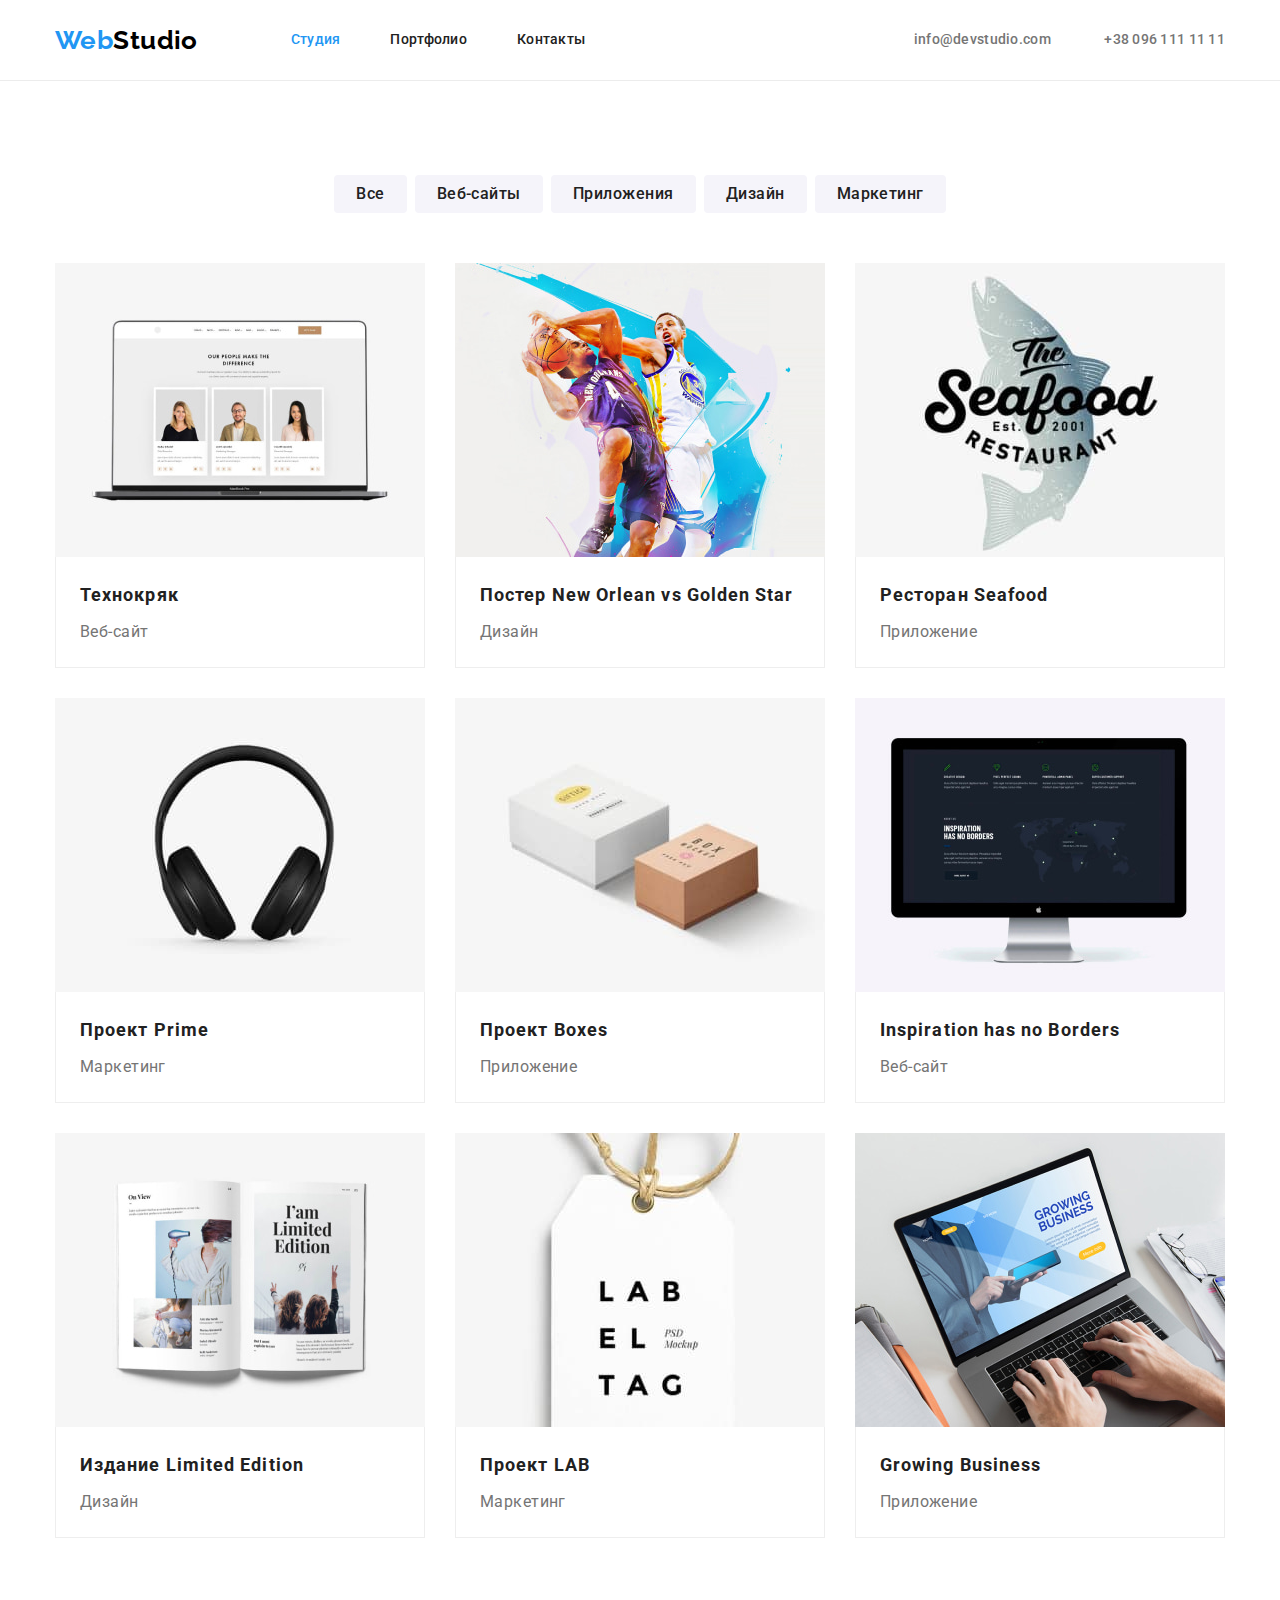
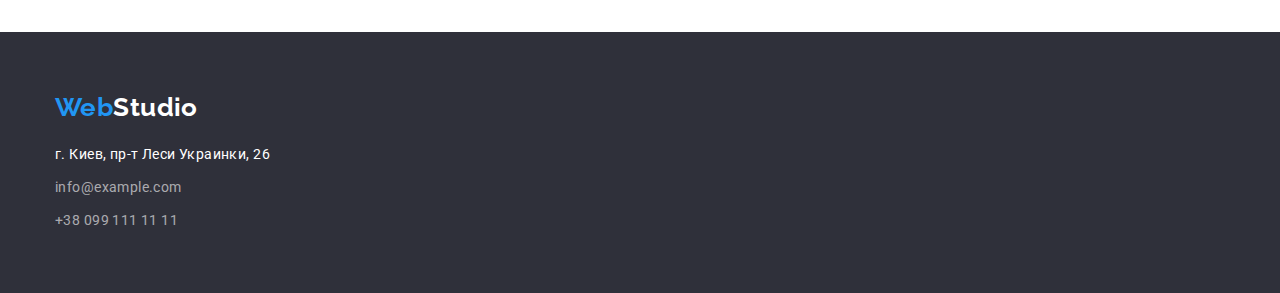
==== portfolio.html @ b6930001 "Initial commit" ====
<!DOCTYPE html>
<html lang="ru">
  <head>
    <meta charset="UTF-8" />
    <meta http-equiv="X-UA-Compatible" content="IE=edge" />
    <meta name="viewport" content="width=device-width, initial-scale=1.0" />
    <title>goit-markup-hw-03-yashchuk-yurii</title>

    <!-- modern-normalize -->
    <link
      rel="stylesheet"
      href="https://cdnjs.cloudflare.com/ajax/libs/modern-normalize/1.0.0/modern-normalize.min.css"
    />

    <!-- fonts-->
    <link rel="preconnect" href="https://fonts.googleapis.com" />
    <link rel="preconnect" href="https://fonts.gstatic.com" crossorigin />
    <link
      href="https://fonts.googleapis.com/css2?family=Raleway:wght@700&family=Roboto:wght@400;500;700;900&display=swap"
      rel="stylesheet"
    />

    <!-- CSS -->
    <link rel="stylesheet" href="./css/styles.css" />
  </head>

  <!-- body -->
  <body class="body">
    <!--header-->
    <header class="header">
      <div class="container header-container">
        <nav class="header-nav">
          <a class="header-logo" href="./index.html"
            >Web<span class="header-span">Studio</span></a
          >
          <ul class="header-list list">
            <li class="header-list-item">
              <a class="header-link current" href="./index.html">Студия</a>
            </li>
            <li class="header-list-item">
              <a class="header-link" href="./portfolio.html">Портфолио</a>
            </li>
            <li class="header-list-item">
              <a class="header-link" href="#Контакты">Контакты</a>
            </li>
          </ul>
        </nav>
        <div class="header-contacts">
          <a
            class="header-contacts-item header-contacts-email"
            href="mailto:info@devstudio.com"
            >info@devstudio.com</a
          >
          <a
            class="header-contacts-item header-contacts-tel"
            href="tel:+380961111111"
            >+38 096 111 11 11</a
          >
        </div>
      </div>
    </header>

    <!-- main -->
    <main>
      <section class="portfolio section">
        <div class="container">
          <!--filters-->
          <ul class="list portfolio-filters">
            <li class="portfolio-filters-item">
              <button class="filters-btn" type="button">Все</button>
            </li>
            <li class="portfolio-filters-item">
              <button class="filters-btn" type="button">Веб-сайты</button>
            </li>
            <li class="portfolio-filters-item">
              <button class="filters-btn" type="button">Приложения</button>
            </li>
            <li class="portfolio-filters-item">
              <button class="filters-btn" type="button">Дизайн</button>
            </li>
            <li class="portfolio-filters-item">
              <button class="filters-btn" type="button">Маркетинг</button>
            </li>
          </ul>

          <!-- portfolio -->
          <h1 class="portfolio-title">Портфолио</h1>
          <ul class="list portfolio-list card-set">
            <li class="portfolio-list-item card-set-item">
              <a class="portfolio-link link" href="">
                <img
                  class="portfolio-img"
                  src="./images/portfolio/img-1.jpg"
                  alt="Экран ноутбука с портретами людей"
                  width="370"
                  height="294"
                />
                <div class="portfolio-service">
                  <h2 class="portfolio-subtitle">Технокряк</h2>
                  <p class="portfolio-txt">Веб-сайт</p>
                </div>
              </a>
            </li>
            <li class="portfolio-list-item card-set-item">
              <a class="portfolio-link link" href="">
                <img
                  class="portfolio-img"
                  src="./images/portfolio/img-2.jpg"
                  alt="Два баскетболиста в борьбе за мяч"
                  width="370"
                  height="294"
                />
                <div class="portfolio-service">
                  <h2 class="portfolio-subtitle">
                    Постер New Orlean vs Golden Star
                  </h2>
                  <p class="portfolio-txt">Дизайн</p>
                </div>
              </a>
            </li>
            <li class="portfolio-list-item card-set-item">
              <a class="portfolio-link link" href="">
                <img
                  class="portfolio-img"
                  src="./images/portfolio/img-3.jpg"
                  alt="Логотип ресторана морепродуктов"
                  width="370"
                  height="294"
                />
                <div class="portfolio-service">
                  <h2 class="portfolio-subtitle">Ресторан Seafood</h2>
                  <p class="portfolio-txt">Приложение</p>
                </div>
              </a>
            </li>
            <li class="portfolio-list-item card-set-item">
              <a class="portfolio-link link" href="">
                <img
                  class="portfolio-img"
                  src="./images/portfolio/img-4.jpg"
                  alt="Наушники"
                  width="370"
                  height="294"
                />
                <div class="portfolio-service">
                  <h2 class="portfolio-subtitle">Проект Prime</h2>
                  <p class="portfolio-txt">Маркетинг</p>
                </div>
              </a>
            </li>
            <li class="portfolio-list-item card-set-item">
              <a class="portfolio-link link" href="">
                <img
                  class="portfolio-img"
                  src="./images/portfolio/img-5.jpg"
                  alt="Две коробки"
                  width="370"
                  height="294"
                />
                <div class="portfolio-service">
                  <h2 class="portfolio-subtitle">Проект Boxes</h2>
                  <p class="portfolio-txt">Приложение</p>
                </div>
              </a>
            </li>
            <li class="portfolio-list-item card-set-item">
              <a class="portfolio-link link" href="">
                <img
                  class="portfolio-img"
                  src="./images/portfolio/img-6.jpg"
                  alt="Экран монитора с картой мира"
                  width="370"
                  height="294"
                />
                <div class="portfolio-service">
                  <h2 class="portfolio-subtitle">Inspiration has no Borders</h2>
                  <p class="portfolio-txt">Веб-сайт</p>
                </div>
              </a>
            </li>
            <li class="portfolio-list-item card-set-item">
              <a class="portfolio-link link" href="">
                <img
                  class="portfolio-img"
                  src="./images/portfolio/img-7.jpg"
                  alt="Раскрытый журнал с цветными картинками"
                  width="370"
                  height="294"
                />
                <div class="portfolio-service">
                  <h2 class="portfolio-subtitle">Издание Limited Edition</h2>
                  <p class="portfolio-txt">Дизайн</p>
                </div>
              </a>
            </li>
            <li class="portfolio-list-item card-set-item">
              <a class="portfolio-link link" href="">
                <img
                  class="portfolio-img"
                  src="./images/portfolio/img-8.jpg"
                  alt="Карточка с названием проекта"
                  width="370"
                  height="294"
                />
                <div class="portfolio-service">
                  <h2 class="portfolio-subtitle">Проект LAB</h2>
                  <p class="portfolio-txt">Маркетинг</p>
                </div>
              </a>
            </li>
            <li class="portfolio-list-item card-set-item">
              <a class="portfolio-link link" href="">
                <img
                  class="portfolio-img"
                  src="./images/portfolio/img-9.jpg"
                  alt="Ноутбук и руки на клавиатуре"
                  width="370"
                  height="294"
                />
                <div class="portfolio-service">
                  <h2 class="portfolio-subtitle">Growing Business</h2>
                  <p class="portfolio-txt">Приложение</p>
                </div>
              </a>
            </li>
          </ul>
        </div>
      </section>
    </main>

    <!--footer-->
    <footer class="footer">
      <div class="container">
        <a class="footer-logo" href="#"
          >Web<span class="footer-span">Studio</span></a
        >
        <address class="address">
          <ul class="address-list">
            <li class="address-list-items">
              <a
                class="address-items address-link"
                href="https://goo.gl/maps/NhLZnFFBdDEXiQXY7"
                >г. Киев, пр-т Леси Украинки, 26</a
              >
            </li>
            <li class="address-list-items">
              <a
                class="address-items address-email"
                href="mailto:info@example.com"
                >info@example.com</a
              >
            </li>
            <li class="address-list-items">
              <a class="address-items address-tel" href="tel:+380991111111"
                >+38 099 111 11 11</a
              >
            </li>
          </ul>
        </address>
      </div>
    </footer>
  </body>
</html>
---- css/styles.css ----
/* bg cl
    - main ##FFFFFF
    - second #2F303A #E5E5E5 #F5F4FA */

/* txt cl 
    - main  #757575
    - second add #212121 #FFFFFF rgba(255, 255, 255, 0.6) #000000
    - accent  #2196F3 */

:root {
    /* fonts */
    --main-font: "Roboto";
    --second-font: "Raleway"; 

    /* txt cl */
    --main-cl: #757575;
    --second-cl: #212121;
    --add_white_cl: #FFFFFF;
    --add_black_cl: #000000;
    --add_rgba_cl: rgba(255, 255, 255, 0.6);
    --accent-cl: #2196F3;

    /* bg-cl */
    --main-bg-cl: #FFFFFF;
    --second-bg-cl: #2F303A;
    --add-bg-cl: #E5E5E5;
    --rare-bg-cl: #F5F4FA;
    --accent-bg-cl: #2196F3;
    --border-card-cl: #EEEEEE;
    --border-header-cl: #ECECEC;
    
    /* others */
    --items: 3;
    --indent: 40px;
}

/* body */
.body {
    background: var(-main-bg-cl);
    color: var(--main-cl);
    font-family: var(--main-font), sans-serif;
    font-weight: 400;
    font-size: 14px;
    line-height: 1.71;
    letter-spacing: 0.03em;
    font-style: normal;
}

/* common styles start */

.list {
    text-decoration: none;
    list-style: none;
    margin-top: 0;
    margin-bottom: 0;
    padding-left: 0;
}

/* GRID FLEXBOX */
.card-set {
    display: flex;
    flex-wrap: wrap;
    margin: calc(-1 * var(--indent) / 2);
}

.card-set-item {
    flex-basis: calc((100% - (var(--indent)) * var(--items)) / var(--items));
    margin: calc(var(--indent) / 2);
}


/* HEADER TXT CL */

/* header-nav txt cl */
.header-nav .header-link.current {
color: var(--accent-cl);
}

 /* logo txt cl */

 .header-logo {
    font-family: var(--second-font);
    font-weight: 700;
    font-size: 26px;
    line-height: 1.19;
    color: var(--accent-cl);
    text-decoration: none;
    list-style: none;
    margin-right: 93px;
}
  
.header-span { 
    color: var(--add_black_cl);
}
        
.footer-span {
    color: var(--add_white_cl);
}

.header-link {
color: var(--second-cl);
    font-weight: 500;
    line-height: 1.14;
    letter-spacing: 0.02em;
    text-decoration: none;
    list-style: none;
}

.header-link:hover,
.header-link:focus {
    color: var(--accent-cl); 
}

/* header-contacts txt cl */
.header-contacts a {
    color: var(--main-cl); 
    font-weight: 500;
    line-height: 1.14px;
    letter-spacing: 0.02em;
    text-decoration: none;
    list-style: none;
}

.header-contacts a:hover,
.header-contacts a:focus {
color: var(--accent-cl);
}

/* MAIN TXT CL */
/* hero txt cl */

.hero { 
    background: var(--second-bg-cl);
}

.hero-title {
    color: var(--add_white_cl);
    font-weight: 900;
    font-size: 44px;
    line-height: 1.36;
    letter-spacing: 0.06em;
    text-transform: uppercase;
}

.hero-btn {
    background: var(--accent-bg-cl);
    color: var(--add_white_cl);
    box-shadow: 0px 4px 4px rgba(0, 0, 0, 0.15);
    font-weight: 700;
    font-size: 16px;
    line-height: 1.87;
    letter-spacing: 0.06em;
    cursor: pointer;
}

.hero-btn:hover,
.hero-btn:focus {
    background: var(--rare-bg-cl);
    color: var(--second-cl);
}

/* features txt cl*/

/* h2 hidden */
.features-title {
    position: absolute;
    width: 1px;
    height: 1px;
    margin: -1px;
    border: 0;
    padding: 0;
    white-space: nowrap;
    clip-path: inset(100%);
    clip: rect(0 0 0 0);
    overflow: hidden;
}

.features-subtitle {
    font-weight: 700;
    font-size: 14px;
    line-height: 1.14;
    text-transform: uppercase;
    color: var(--second-cl);
}   
.features-txt {
    color: var(--main-cl);
    line-height: 1.71;
    letter-spacing: 0.03em;
}

/* service txt cl*/
.service-title {
    font-weight: 700;
    font-size: 36px;
    line-height: 1.17;
    color: var(--second-cl);
    margin-top: 0;
    margin-bottom: 50px;
}

/* team */
.team {
    background: var(--rare-bg-cl) ;
}

.team-title {
    font-weight: 700;
    font-size: 36px;
    line-height: 1.17;
    color: var(--second-cl);
    margin-top: 0;
    margin-bottom: 0;
}

.team-subtitle {
    font-weight: 500;
    font-size: 16px;
    line-height: 1.19;
    color: var(--second-cl);
}

.team-txt {
    font-size: 16px;
    line-height: 1.19;
    color: var(--main-cl);
    margin-top: 0;
    margin-bottom: 0;
}

/* footer txt cl*/
.footer-logo {
    font-family: var(--second-font);
    font-weight: 700;
    font-size: 26px;
    line-height: 1.19;
    color: var(--accent-cl);
    text-decoration: none;
    list-style: none;
}

.address-items {
    text-decoration: none;
    list-style: none;
    font-style: normal;
    margin-top: 0;
    margin-bottom: 0;
}

.address .address-link {
    color: var(--add_white_cl);
}

.address .address-email, 
.address .address-tel {
    color: var(--add_rgba_cl);
    }

    .footer {  
    background: var(--second-bg-cl);
}

/* PORTFOLIO TXT CL*/

.filters-btn {
    font-weight: 500;
    font-size: 16px;
    line-height: 1.62;
    text-align: center;
    letter-spacing: 0.03em;
    color: var(--second-cl);
    background: var(--rare-bg-cl);
    border-radius: 4px;
    cursor: pointer;
    padding: 6px 22px;
    display: inline-block;
}

.filters-btn:hover,
.filters-btn:focus {
    background: var(--accent-bg-cl);
    color: var(--add_white_cl);
}

.portfolio-title {
    position: absolute;
    width: 1px;
    height: 1px;
    margin: -1px;
    border: 0;
    padding: 0;
    white-space: nowrap;
    clip-path: inset(100%);
    clip: rect(0 0 0 0);
    overflow: hidden;
}

/* fixed 8 margin-bottom in cards of portfolio */
.portfolio-subtitle {
    font-weight: 700;
    font-size: 18px;
    line-height: 2.00;
    letter-spacing: 0.06em;
    color: var(--second-cl);
    font-style: normal;
    margin-bottom: 4px;
}

.portfolio-txt {
    font-size: 16px;
    line-height: 1.88;
    color:var(--main-cl);
    margin-top: 0;
    margin-bottom: 0;
}

/* FLEXBOX */
/* OUTLINE AND BG */
/* outline for all section 
.hero,
.features,
.service,
.team,
.footer,
.portfolio {
    outline: 2px solid tomato;
}*/

/* outline for all containers 
.container {
outline: 2px solid rgb(19, 201, 31);
}*/

/* pictures */
img {
    display: block;
    max-width: 100%;
    height: auto;
}

/* Reset some styles */
h1,
h2,
h3,
p,
ul {
    margin: 0;
    padding: 0;
}

/* CONTAINER */
.container {
    width: 1200px;
    padding-left: 15px;
    padding-right: 15px;
    margin-left: auto;
    margin-right: auto;
}

/* SECTIONS */
.section {
    padding-top: 94px;
    padding-bottom: 94px;
}

/* INDEX FLEXBOX */
/* header flexbox */

.list {
    display: flex;
}

.header-container {
    display: flex;
    align-items: center;
}

.header-nav {
    display: flex;
    align-items: center;
}

.header-list-item:not(:last-child) {
    margin-right: 50px;
}

/* fixed 9 padding from header-list-item to header-link*/
.header-link {
    display: block;
    padding-top: 32px;
    padding-bottom: 32px;
}
.header-contacts-item {
    padding-top: 32px;
    padding-bottom: 32px;
}

.header-contacts {
    margin-left: auto;
}

.header-contacts-tel {
    margin-left: 50px;
}

.header {
    border-bottom: 1px solid var(--border-header-cl);
}


/* hero flexbox */

.hero {
    text-align: center;
    padding-top: 200px;
    padding-bottom: 200px;
}

.hero-title {
    margin-top: 0;
    margin-bottom: 30px;
    width: 696px;
    margin-left: auto;
    margin-right: auto;
    text-align: center;
}

.hero-btn {
    padding: 10px 32px;
    display: inline-block;
    border-radius: 4px;
    min-width: 200px;
    text-align: center;
    border: none;
}

/* features flexbox */

.features-container {
    display: flex;
}

.features-subtitle {
    margin-bottom: 10px;
}

.features-list-item:not(:last-child) {
    margin-right: 30px;
}

.features-list-item {
    flex-basis: 270px;
}

/* service flexbox */

.service {
    padding-top: 0;
}

.cervice-list-container {
    display: flex;
}

.service-title {
    display: flex;
    justify-content: center;
}

.cervice-list-items:not(:last-child) {
    margin-right: 30px;
}

/* team flexbox*/
.team-title {
    display: flex;
    justify-content: center;
    margin-bottom: 50px;
}

.team-list {
    --items: 4;
    --indent: 30px;
}

.team-img {
    margin-bottom: 30px;
}
.team-subtitle {
    display: flex;
    margin-bottom: 10px;
    justify-content: center;
}

/* fixed 6 padding to margin */
.team-txt {
    display: flex;
    margin-bottom: 30px;
    justify-content: center;
}

.team-list-item {
    background: var(--main-bg-cl);
    box-shadow: 0px 1px 3px rgba(0, 0, 0, 0.12), 0px 1px 1px rgba(0, 0, 0, 0.14), 0px 2px 1px rgba(0, 0, 0, 0.2);
    border-radius: 0px 0px 4px 4px;
}

/* footer flexbox*/
/* fixed 2 padding-top from logo to footer */
/* fixed 3 padding-bottom from address to footer */
.footer {
    padding-top: 60px;
    padding-bottom: 60px;
}

.footer-logo {
    display: inline-block;
    margin-bottom: 20px;
}

.address-list {
    display: inline-block;
}

/* fixed 7 margin-bottom in address */
.address-list-items:not(:last-child) {
    margin-bottom: 9px;
}

/* fixed 10 changed list-style in address */
.address-list-items {
    list-style: none;
}

/* PORTFOLIO FLEXBOX */

/* filters flexbox */
/* fixed 4 margin-bottom from portfolio-filters-item to portfolio-filters */

.portfolio-filters {
    justify-content: center;
    margin-bottom: 50px;
}

.portfolio-filters-item:not(:last-child) {
    margin-right: 8px;
}

.filters-btn {
    border: none;
}

/* portfolio flexbox */

.portfolio-list {
        --items: 3;
        --indent: 30px;
    }

/* fixed 5 made changes to cards of portfolio */
.portfolio-service {
    padding: 20px 24px;
    border-left: 1px solid var(--border-card-cl);
    border-right: 1px solid var(--border-card-cl);
    border-bottom: 1px solid var(--border-card-cl);
}

.portfolio-link {
    text-decoration: none;
}
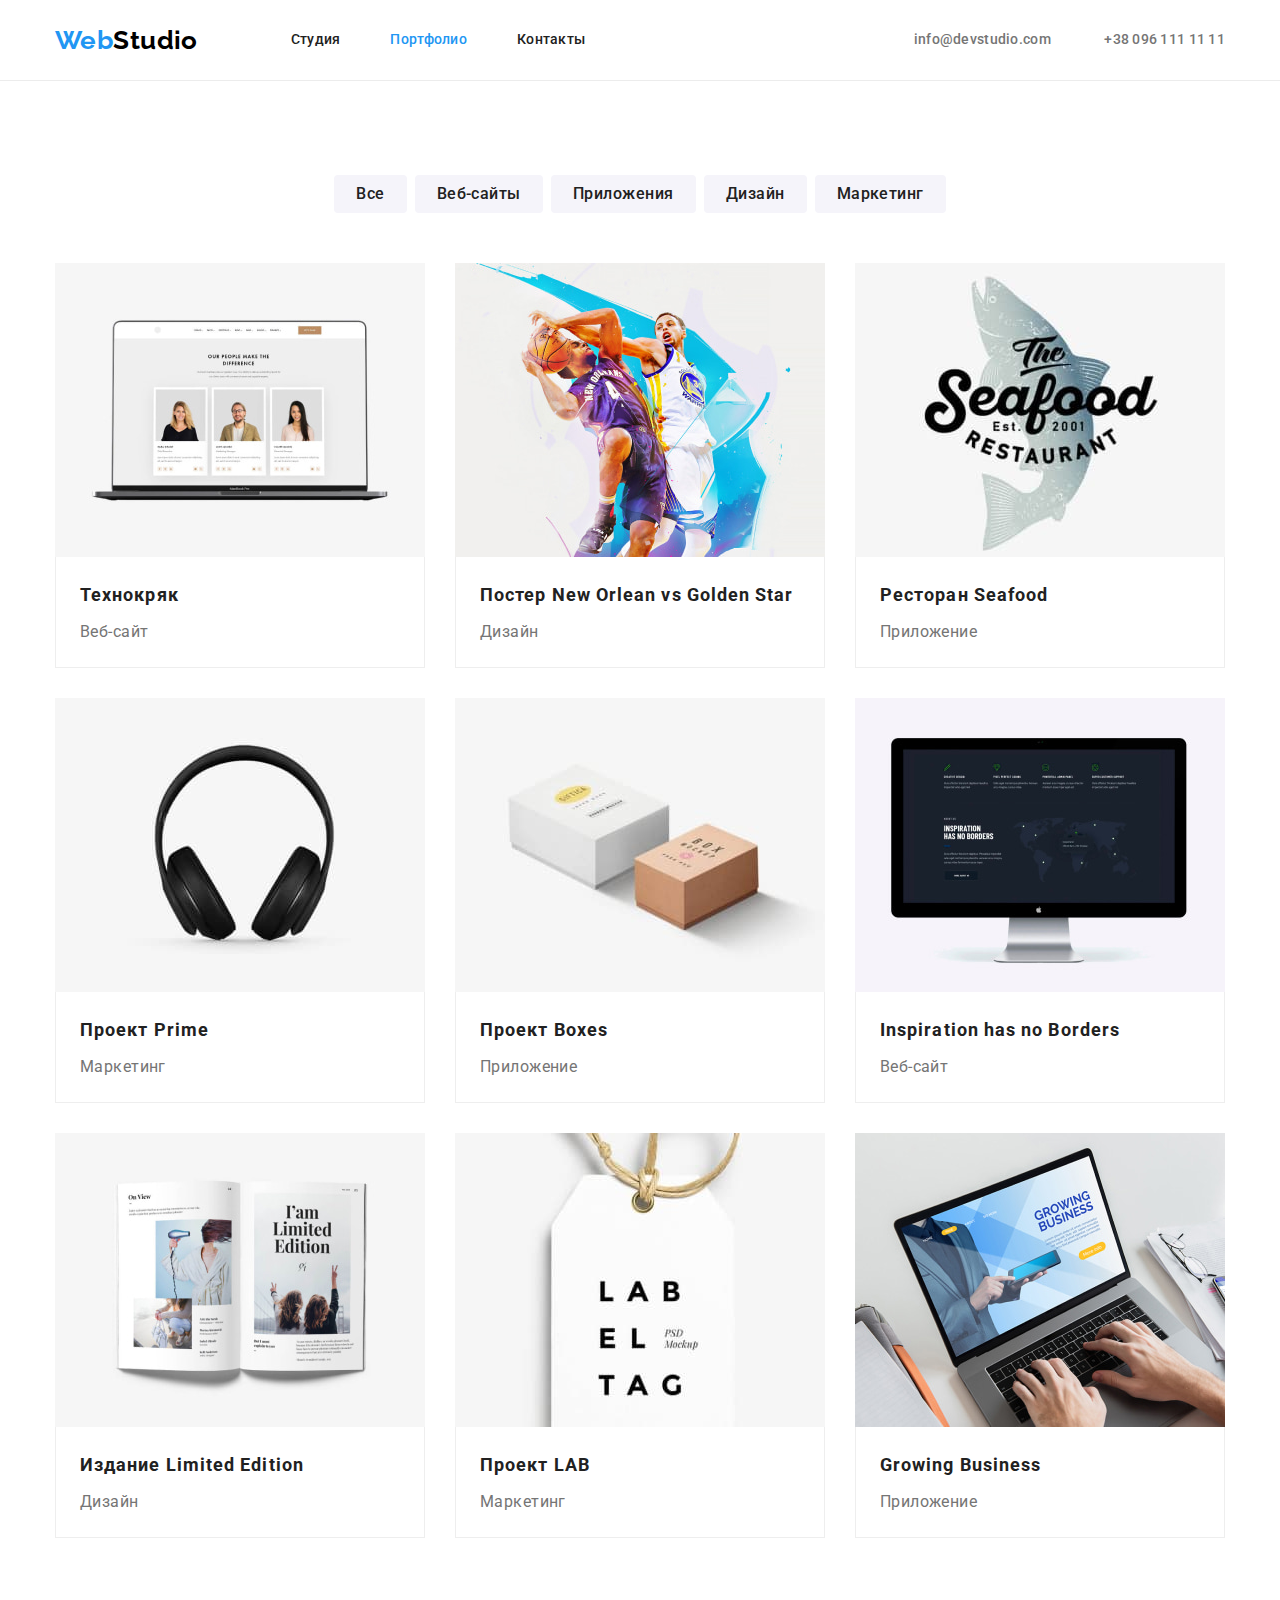
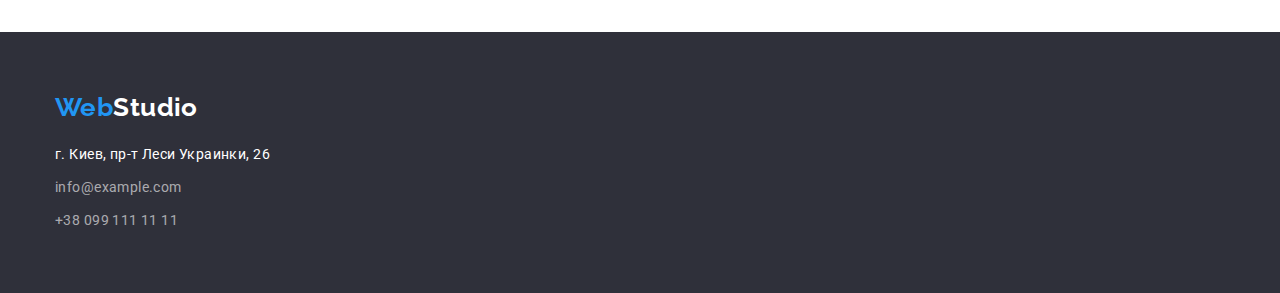
==== commit 84911e51: "made bg in section hero and add width to sections" ====
--- a/portfolio.html
+++ b/portfolio.html
@@ -35,10 +35,12 @@
           >
           <ul class="header-list list">
             <li class="header-list-item">
-              <a class="header-link current" href="./index.html">Студия</a>
+              <a class="header-link" href="./index.html">Студия</a>
             </li>
             <li class="header-list-item">
-              <a class="header-link" href="./portfolio.html">Портфолио</a>
+              <a class="header-link current" href="./portfolio.html"
+                >Портфолио</a
+              >
             </li>
             <li class="header-list-item">
               <a class="header-link" href="#Контакты">Контакты</a>
--- a/css/styles.css
+++ b/css/styles.css
@@ -29,6 +29,7 @@
     --accent-bg-cl: #2196F3;
     --border-card-cl: #EEEEEE;
     --border-header-cl: #ECECEC;
+    --hero-bg-cl: C4C4C4;
     
     /* others */
     --items: 3;
@@ -57,7 +58,7 @@
     padding-left: 0;
 }
 
-/* GRID FLEXBOX */
+/* grid flexbox */
 .card-set {
     display: flex;
     flex-wrap: wrap;
@@ -70,16 +71,12 @@
 }
 
 
-/* HEADER TXT CL */
-
-/* header-nav txt cl */
+/* HEADER */
 .header-nav .header-link.current {
 color: var(--accent-cl);
 }
 
- /* logo txt cl */
-
- .header-logo {
+.header-logo {
     font-family: var(--second-font);
     font-weight: 700;
     font-size: 26px;
@@ -89,7 +86,7 @@
     list-style: none;
     margin-right: 93px;
 }
-  
+
 .header-span { 
     color: var(--add_black_cl);
 }
@@ -105,6 +102,10 @@
     letter-spacing: 0.02em;
     text-decoration: none;
     list-style: none;
+
+    display: block;
+    padding-top: 32px;
+    padding-bottom: 32px;
 }
 
 .header-link:hover,
@@ -112,7 +113,6 @@
     color: var(--accent-cl); 
 }
 
-/* header-contacts txt cl */
 .header-contacts a {
     color: var(--main-cl); 
     font-weight: 500;
@@ -127,11 +127,62 @@
 color: var(--accent-cl);
 }
 
-/* MAIN TXT CL */
-/* hero txt cl */
-
+.list {
+    display: flex;
+}
+
+.header-container {
+    display: flex;
+    align-items: center;
+}
+
+.header-nav {
+    display: flex;
+    align-items: center;
+}
+
+.header-list-item:not(:last-child) {
+    margin-right: 50px;
+}
+
+.header-contacts-item {
+    padding-top: 32px;
+    padding-bottom: 32px;
+}
+
+.header-contacts {
+    margin-left: auto;
+}
+
+.header-contacts-tel {
+    margin-left: 50px;
+}
+
+.header {
+    border-bottom: 1px solid var(--border-header-cl);
+    max-width: 1600px;
+    margin-left: auto;
+    margin-right: auto;
+}
+
+/* HERO*/
 .hero { 
+    text-align: center;
+    padding-top: 200px;
+    padding-bottom: 200px;
+    max-width: 1600px;
+    height: 600px;
+    margin-right: auto;
+    margin-left: auto;
+
     background: var(--second-bg-cl);
+    background-image: 
+    linear-gradient(to right, rgba(47, 48, 58, 0.4), rgba(47, 48, 58, 0.4)),
+    url(../images/hero/img-hero.jpg),
+    linear-gradient(to right, #C4C4C4, #C4C4C4);
+    background-repeat: no-repeat;
+    background-size: cover;
+    background-position: center;  
 }
 
 .hero-title {
@@ -141,6 +192,13 @@
     line-height: 1.36;
     letter-spacing: 0.06em;
     text-transform: uppercase;
+
+    margin-top: 0;
+    margin-bottom: 30px;
+    width: 696px;
+    margin-left: auto;
+    margin-right: auto;
+    text-align: center;
 }
 
 .hero-btn {
@@ -152,6 +210,13 @@
     line-height: 1.87;
     letter-spacing: 0.06em;
     cursor: pointer;
+
+    padding: 10px 32px;
+    display: inline-block;
+    border-radius: 4px;
+    min-width: 200px;
+    text-align: center;
+    border: none;
 }
 
 .hero-btn:hover,
@@ -160,8 +225,7 @@
     color: var(--second-cl);
 }
 
-/* features txt cl*/
-
+/* FEATURES */
 /* h2 hidden */
 .features-title {
     position: absolute;
@@ -182,14 +246,30 @@
     line-height: 1.14;
     text-transform: uppercase;
     color: var(--second-cl);
+
+    margin-bottom: 10px;
 }   
+
 .features-txt {
     color: var(--main-cl);
     line-height: 1.71;
     letter-spacing: 0.03em;
 }
 
-/* service txt cl*/
+.features-container {
+    display: flex;
+}
+
+.features-list-item:not(:last-child) {
+    margin-right: 30px;
+}
+
+.features-list-item {
+    flex-basis: 270px;
+}
+
+/* SERVICE */
+
 .service-title {
     font-weight: 700;
     font-size: 36px;
@@ -197,9 +277,25 @@
     color: var(--second-cl);
     margin-top: 0;
     margin-bottom: 50px;
-}
-
-/* team */
+
+    display: flex;
+    justify-content: center;
+}
+
+.service {
+    padding-top: 0;
+}
+
+.cervice-list-container {
+    display: flex;
+}
+
+.cervice-list-items:not(:last-child) {
+    margin-right: 30px;
+}
+
+/* TEAM */
+
 .team {
     background: var(--rare-bg-cl) ;
 }
@@ -211,6 +307,10 @@
     color: var(--second-cl);
     margin-top: 0;
     margin-bottom: 0;
+
+    display: flex;
+    justify-content: center;
+    margin-bottom: 50px;
 }
 
 .team-subtitle {
@@ -218,6 +318,10 @@
     font-size: 16px;
     line-height: 1.19;
     color: var(--second-cl);
+
+    display: flex;
+    margin-bottom: 10px;
+    justify-content: center;
 }
 
 .team-txt {
@@ -226,9 +330,29 @@
     color: var(--main-cl);
     margin-top: 0;
     margin-bottom: 0;
-}
-
-/* footer txt cl*/
+
+    display: flex;
+    margin-bottom: 30px;
+    justify-content: center;
+}
+
+/* team flexbox*/
+.team-list {
+    --items: 4;
+    --indent: 30px;
+}
+
+.team-img {
+    margin-bottom: 30px;
+}
+
+.team-list-item {
+    background: var(--main-bg-cl);
+    box-shadow: 0px 1px 3px rgba(0, 0, 0, 0.12), 0px 1px 1px rgba(0, 0, 0, 0.14), 0px 2px 1px rgba(0, 0, 0, 0.2);
+    border-radius: 0px 0px 4px 4px;
+}
+
+/* FOOTER*/
 .footer-logo {
     font-family: var(--second-font);
     font-weight: 700;
@@ -237,6 +361,9 @@
     color: var(--accent-cl);
     text-decoration: none;
     list-style: none;
+
+    display: inline-block;
+    margin-bottom: 20px;
 }
 
 .address-items {
@@ -258,9 +385,29 @@
 
     .footer {  
     background: var(--second-bg-cl);
-}
-
-/* PORTFOLIO TXT CL*/
+
+    padding-top: 60px;
+    padding-bottom: 60px;
+    margin-left: auto;
+    margin-right: auto;
+    max-width: 1600px;
+}
+
+/* footer flexbox*/
+
+.address-list {
+    display: inline-block;
+}
+
+.address-list-items:not(:last-child) {
+    margin-bottom: 9px;
+}
+
+.address-list-items {
+    list-style: none;
+}
+
+/* PORTFOLIO */
 
 .filters-btn {
     font-weight: 500;
@@ -274,6 +421,7 @@
     cursor: pointer;
     padding: 6px 22px;
     display: inline-block;
+    border: none;
 }
 
 .filters-btn:hover,
@@ -295,7 +443,6 @@
     overflow: hidden;
 }
 
-/* fixed 8 margin-bottom in cards of portfolio */
 .portfolio-subtitle {
     font-weight: 700;
     font-size: 18px;
@@ -312,6 +459,31 @@
     color:var(--main-cl);
     margin-top: 0;
     margin-bottom: 0;
+}
+
+.portfolio-filters {
+    justify-content: center;
+    margin-bottom: 50px;
+}
+
+.portfolio-filters-item:not(:last-child) {
+    margin-right: 8px;
+}
+
+.portfolio-list {
+    --items: 3;
+    --indent: 30px;
+}
+
+.portfolio-service {
+    padding: 20px 24px;
+    border-left: 1px solid var(--border-card-cl);
+    border-right: 1px solid var(--border-card-cl);
+    border-bottom: 1px solid var(--border-card-cl);
+}
+
+.portfolio-link {
+    text-decoration: none;
 }
 
 /* FLEXBOX */
@@ -361,210 +533,7 @@
 .section {
     padding-top: 94px;
     padding-bottom: 94px;
-}
-
-/* INDEX FLEXBOX */
-/* header flexbox */
-
-.list {
-    display: flex;
-}
-
-.header-container {
-    display: flex;
-    align-items: center;
-}
-
-.header-nav {
-    display: flex;
-    align-items: center;
-}
-
-.header-list-item:not(:last-child) {
-    margin-right: 50px;
-}
-
-/* fixed 9 padding from header-list-item to header-link*/
-.header-link {
-    display: block;
-    padding-top: 32px;
-    padding-bottom: 32px;
-}
-.header-contacts-item {
-    padding-top: 32px;
-    padding-bottom: 32px;
-}
-
-.header-contacts {
-    margin-left: auto;
-}
-
-.header-contacts-tel {
-    margin-left: 50px;
-}
-
-.header {
-    border-bottom: 1px solid var(--border-header-cl);
-}
-
-
-/* hero flexbox */
-
-.hero {
-    text-align: center;
-    padding-top: 200px;
-    padding-bottom: 200px;
-}
-
-.hero-title {
-    margin-top: 0;
-    margin-bottom: 30px;
-    width: 696px;
-    margin-left: auto;
+    max-width: 1600px;
     margin-right: auto;
-    text-align: center;
-}
-
-.hero-btn {
-    padding: 10px 32px;
-    display: inline-block;
-    border-radius: 4px;
-    min-width: 200px;
-    text-align: center;
-    border: none;
-}
-
-/* features flexbox */
-
-.features-container {
-    display: flex;
-}
-
-.features-subtitle {
-    margin-bottom: 10px;
-}
-
-.features-list-item:not(:last-child) {
-    margin-right: 30px;
-}
-
-.features-list-item {
-    flex-basis: 270px;
-}
-
-/* service flexbox */
-
-.service {
-    padding-top: 0;
-}
-
-.cervice-list-container {
-    display: flex;
-}
-
-.service-title {
-    display: flex;
-    justify-content: center;
-}
-
-.cervice-list-items:not(:last-child) {
-    margin-right: 30px;
-}
-
-/* team flexbox*/
-.team-title {
-    display: flex;
-    justify-content: center;
-    margin-bottom: 50px;
-}
-
-.team-list {
-    --items: 4;
-    --indent: 30px;
-}
-
-.team-img {
-    margin-bottom: 30px;
-}
-.team-subtitle {
-    display: flex;
-    margin-bottom: 10px;
-    justify-content: center;
-}
-
-/* fixed 6 padding to margin */
-.team-txt {
-    display: flex;
-    margin-bottom: 30px;
-    justify-content: center;
-}
-
-.team-list-item {
-    background: var(--main-bg-cl);
-    box-shadow: 0px 1px 3px rgba(0, 0, 0, 0.12), 0px 1px 1px rgba(0, 0, 0, 0.14), 0px 2px 1px rgba(0, 0, 0, 0.2);
-    border-radius: 0px 0px 4px 4px;
-}
-
-/* footer flexbox*/
-/* fixed 2 padding-top from logo to footer */
-/* fixed 3 padding-bottom from address to footer */
-.footer {
-    padding-top: 60px;
-    padding-bottom: 60px;
-}
-
-.footer-logo {
-    display: inline-block;
-    margin-bottom: 20px;
-}
-
-.address-list {
-    display: inline-block;
-}
-
-/* fixed 7 margin-bottom in address */
-.address-list-items:not(:last-child) {
-    margin-bottom: 9px;
-}
-
-/* fixed 10 changed list-style in address */
-.address-list-items {
-    list-style: none;
-}
-
-/* PORTFOLIO FLEXBOX */
-
-/* filters flexbox */
-/* fixed 4 margin-bottom from portfolio-filters-item to portfolio-filters */
-
-.portfolio-filters {
-    justify-content: center;
-    margin-bottom: 50px;
-}
-
-.portfolio-filters-item:not(:last-child) {
-    margin-right: 8px;
-}
-
-.filters-btn {
-    border: none;
-}
-
-/* portfolio flexbox */
-
-.portfolio-list {
-        --items: 3;
-        --indent: 30px;
-    }
-
-/* fixed 5 made changes to cards of portfolio */
-.portfolio-service {
-    padding: 20px 24px;
-    border-left: 1px solid var(--border-card-cl);
-    border-right: 1px solid var(--border-card-cl);
-    border-bottom: 1px solid var(--border-card-cl);
-}
-
-.portfolio-link {
-    text-decoration: none;
-}+    margin-left: auto;
+}
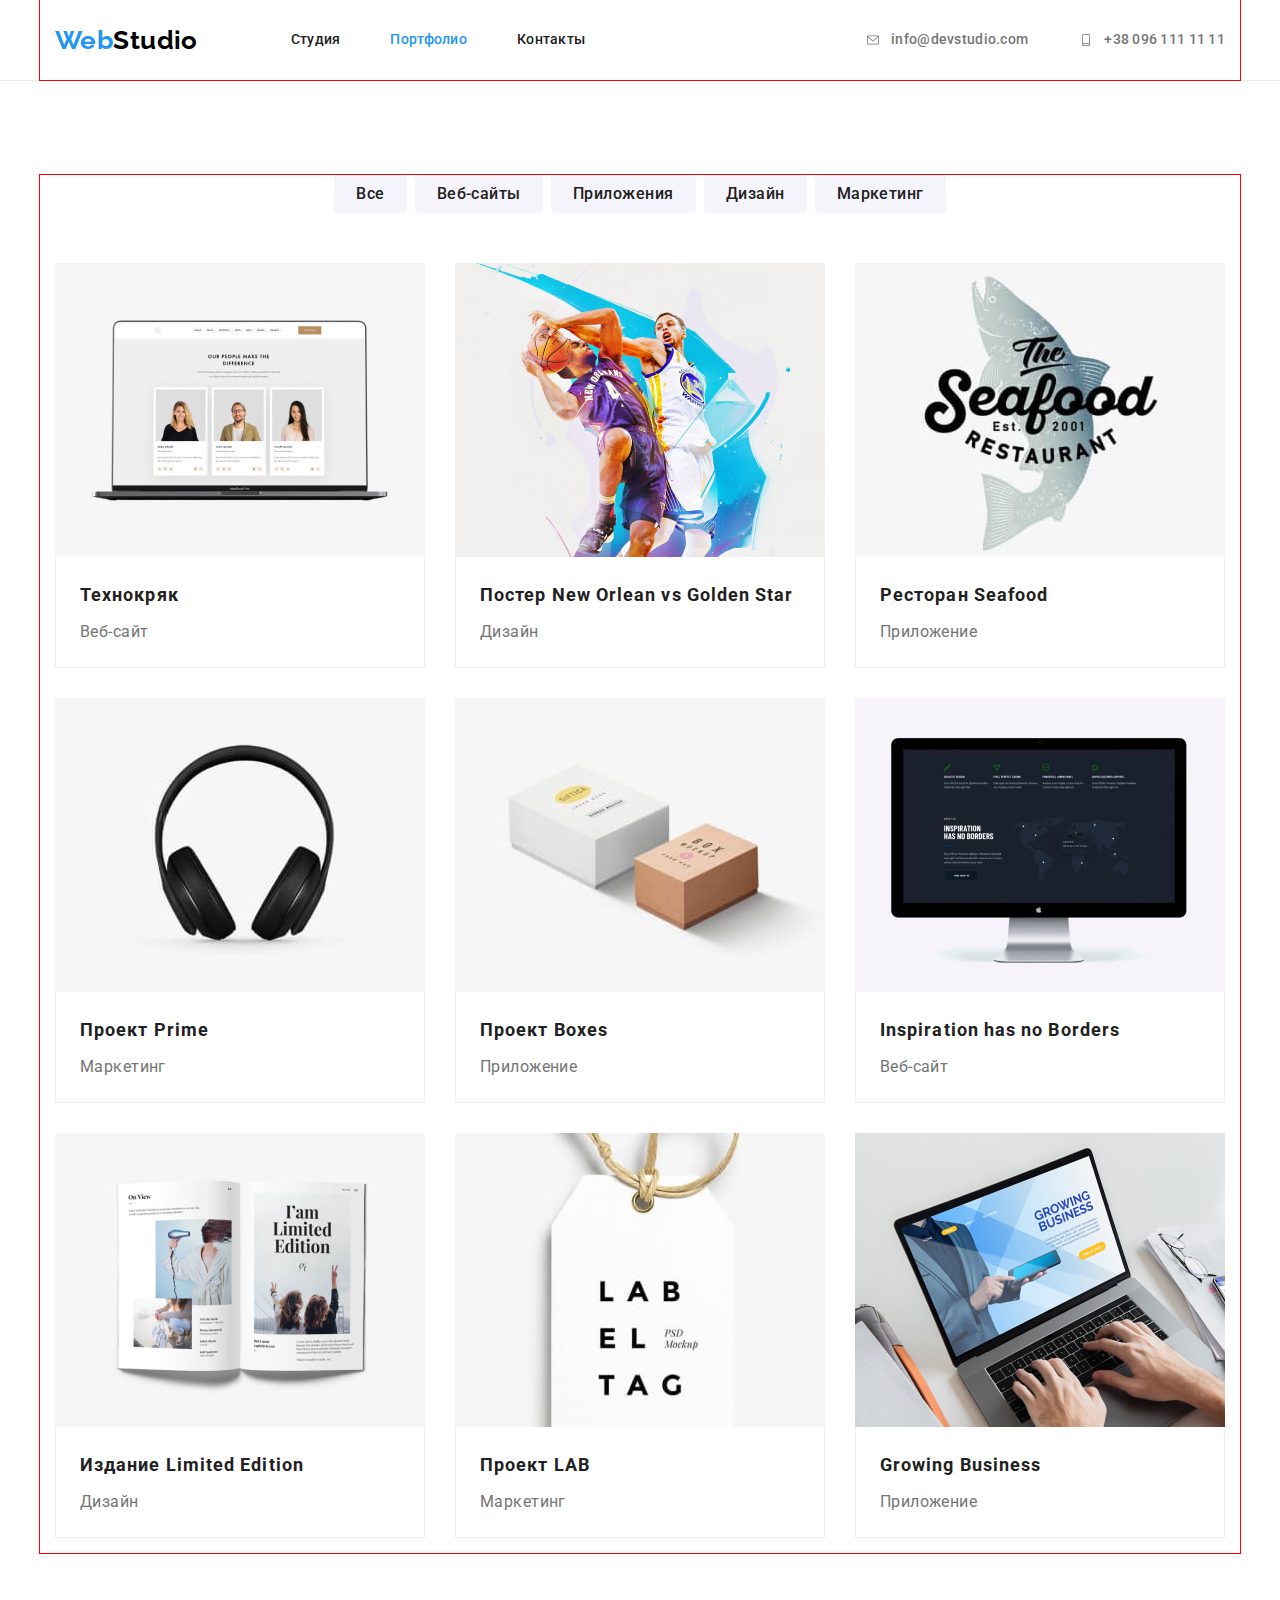
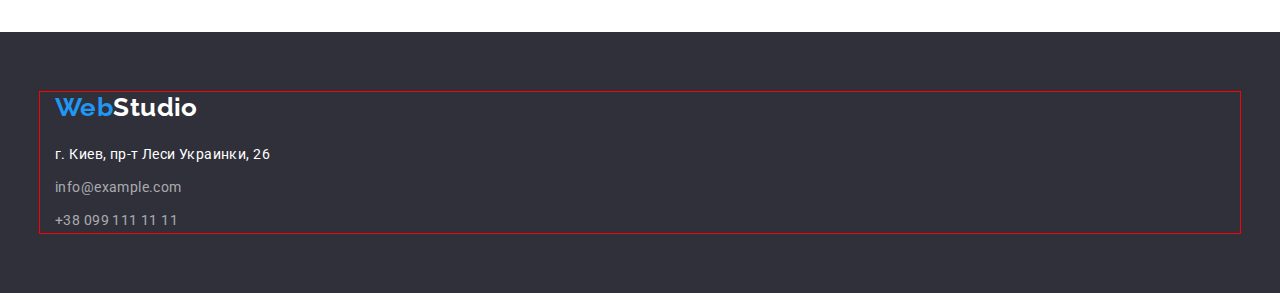
==== commit 1580b16b: "worked with hover of icons but need a help" ====
--- a/portfolio.html
+++ b/portfolio.html
@@ -48,16 +48,36 @@
           </ul>
         </nav>
         <div class="header-contacts">
-          <a
-            class="header-contacts-item header-contacts-email"
-            href="mailto:info@devstudio.com"
-            >info@devstudio.com</a
-          >
-          <a
-            class="header-contacts-item header-contacts-tel"
-            href="tel:+380961111111"
-            >+38 096 111 11 11</a
-          >
+          <ul class="header-address-list list">
+            <li class="header-address-item head-email">
+              <svg
+                class="header-contacts-icon icon-envelope"
+                width="16"
+                height="12"
+              >
+                <use href="./images/icons.svg#icon-envelope"></use>
+              </svg>
+              <a
+                class="header-contacts-item header-contacts-email"
+                href="mailto:info@devstudio.com"
+                >info@devstudio.com</a
+              >
+            </li>
+            <li class="header-address-item head-smartphone">
+              <svg
+                class="header-contacts-icon icon-smartphone"
+                width="16"
+                height="12"
+              >
+                <use href="./images/icons.svg#icon-smartphone"></use>
+              </svg>
+              <a
+                class="header-contacts-item header-contacts-tel"
+                href="tel:+380961111111"
+                >+38 096 111 11 11</a
+              >
+            </li>
+          </ul>
         </div>
       </div>
     </header>
--- a/css/styles.css
+++ b/css/styles.css
@@ -29,6 +29,7 @@
     --accent-bg-cl: #2196F3;
     --border-card-cl: #EEEEEE;
     --border-header-cl: #ECECEC;
+    --border-clients-cl: AFB1B8;
     --hero-bg-cl: C4C4C4;
     
     /* others */
@@ -122,8 +123,8 @@
     list-style: none;
 }
 
-.header-contacts a:hover,
-.header-contacts a:focus {
+.header-address-item .header-contacts-item:hover,
+.header-address-item .header-contacts-item:focus {
 color: var(--accent-cl);
 }
 
@@ -154,7 +155,7 @@
     margin-left: auto;
 }
 
-.header-contacts-tel {
+.icon-smartphone {
     margin-left: 50px;
 }
 
@@ -163,6 +164,25 @@
     max-width: 1600px;
     margin-left: auto;
     margin-right: auto;
+}
+
+.header-address-item {
+    display: flex;
+    align-items: center;
+}
+
+.header-contacts-icon {
+    margin-right: 10px;
+}
+
+.header-contacts-email:hover .icon-envelope,
+.header-contacts-email:focus .icon-envelope {
+    fill: var(--accent-cl);
+}
+
+.head-smartphone > .header-contacts-tel:hover .icon-smartphone,
+.head-smartphone > .header-contacts-tel:focus .icon-smartphone {
+    fill: var(--accent-cl);
 }
 
 /* HERO*/
@@ -204,7 +224,6 @@
 .hero-btn {
     background: var(--accent-bg-cl);
     color: var(--add_white_cl);
-    box-shadow: 0px 4px 4px rgba(0, 0, 0, 0.15);
     font-weight: 700;
     font-size: 16px;
     line-height: 1.87;
@@ -223,6 +242,7 @@
 .hero-btn:focus {
     background: var(--rare-bg-cl);
     color: var(--second-cl);
+    box-shadow: 0px 4px 4px rgba(0, 0, 0, 0.15);
 }
 
 /* FEATURES */
@@ -268,6 +288,17 @@
     flex-basis: 270px;
 }
 
+.features-icons {
+    display: flex;
+    width: 270px;
+    height: 120px;
+    background: var(--rare-bg-cl);
+    border-radius: 4px;
+    margin-bottom: 30px;
+    align-items: center;
+    justify-content: center;
+}
+
 /* SERVICE */
 
 .service-title {
@@ -280,10 +311,6 @@
 
     display: flex;
     justify-content: center;
-}
-
-.service {
-    padding-top: 0;
 }
 
 .cervice-list-container {
@@ -332,7 +359,7 @@
     margin-bottom: 0;
 
     display: flex;
-    margin-bottom: 30px;
+    margin-bottom: 16px;
     justify-content: center;
 }
 
@@ -351,6 +378,72 @@
     box-shadow: 0px 1px 3px rgba(0, 0, 0, 0.12), 0px 1px 1px rgba(0, 0, 0, 0.14), 0px 2px 1px rgba(0, 0, 0, 0.2);
     border-radius: 0px 0px 4px 4px;
 }
+
+.social-media-link {
+text-decoration: none;
+} 
+
+.social-media {
+    display: flex;
+    justify-content: center;
+}
+
+.social-media-item:not(:last-child) {
+    margin-right: 10px;
+}
+
+.team-smi-link { 
+    display: flex;
+    align-items: center;
+    justify-content: center;
+    height: 44px;
+    width: 44px;
+    background-color: var(--main-bg-cl);
+    border-radius: 50%;
+    margin-bottom: 30px;
+}
+
+.team-smi-link:hover .team-smi-icon,
+.team-smi-link:focus .team-smi-icon {
+    fill: var(--accent-cl);
+}
+
+/* CLIENTS */
+.clients {
+    outline: 1px solid green;
+    background: var(--main-bg-cl);
+}
+
+.container {
+    outline: 1px solid red;
+}
+
+    .clients-title {
+    font-weight: 700;
+    font-size: 36px;
+    line-height: 1.17;
+    color: var(--second-cl);
+    margin-top: 0;
+    margin-bottom: 50px;
+    display: flex;
+    justify-content: center;
+    }
+    
+/* .clients-list {
+    display: flex;
+}
+
+.clients-link {
+    display: flex;
+    width: 170px;
+    height: 92px;
+    border: 1px solid AFB1B8;
+    border-radius: 4px;
+    align-items: center;
+    justify-content: center;
+    cursor: pointer;
+} */
+
 
 /* FOOTER*/
 .footer-logo {
@@ -428,6 +521,7 @@
 .filters-btn:focus {
     background: var(--accent-bg-cl);
     color: var(--add_white_cl);
+    box-shadow: 0px 3px 1px rgba(0, 0, 0, 0.1), 0px 1px 2px rgba(0, 0, 0, 0.08), 0px 2px 2px rgba(0, 0, 0, 0.12);
 }
 
 .portfolio-title {
@@ -475,6 +569,11 @@
     --indent: 30px;
 }
 
+.portfolio-list-item:hover,
+.portfolio-list-item:focus {
+box-shadow: 0px 1px 1px rgba(0, 0, 0, 0.12), 0px 4px 4px rgba(0, 0, 0, 0.06), 1px 4px 6px rgba(0, 0, 0, 0.16);
+}
+
 .portfolio-service {
     padding: 20px 24px;
     border-left: 1px solid var(--border-card-cl);
@@ -537,3 +636,8 @@
     margin-right: auto;
     margin-left: auto;
 }
+
+/* changed for correct padding of service */
+.service {
+    padding-top: 0;
+}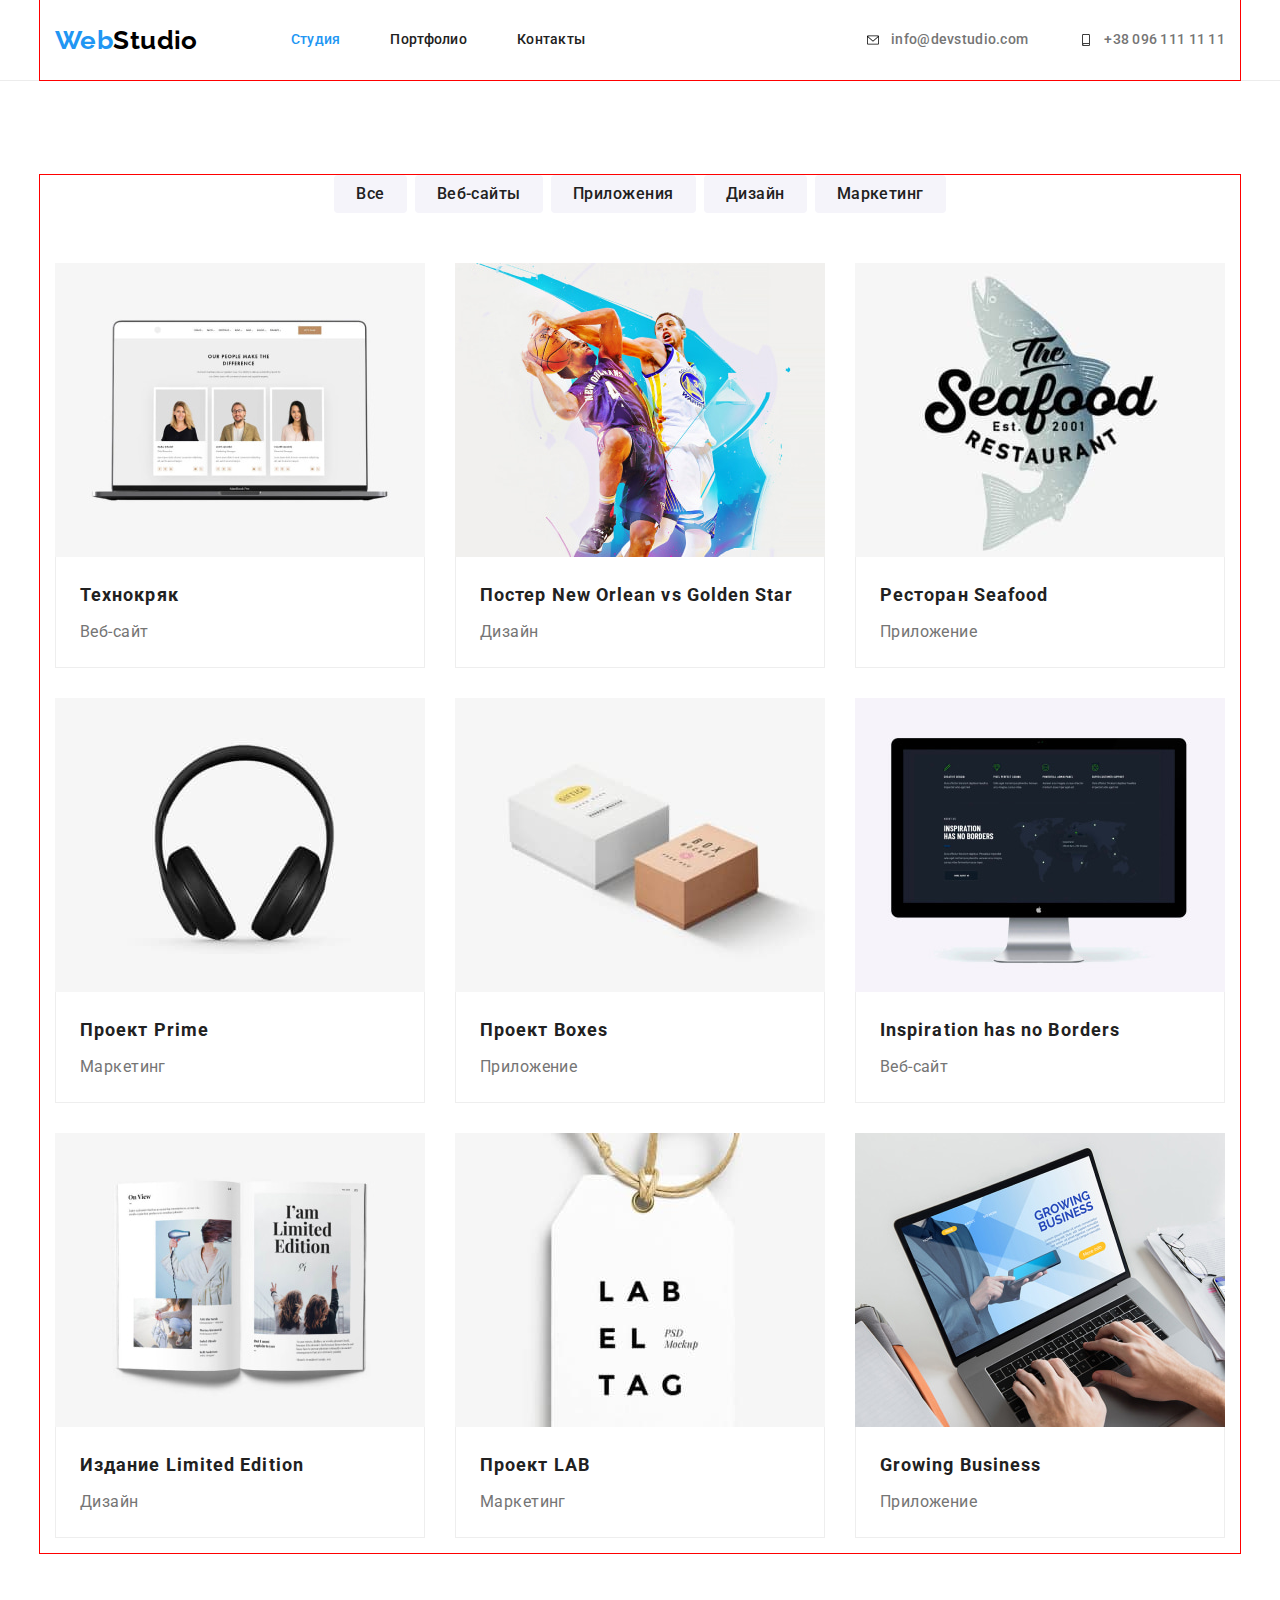
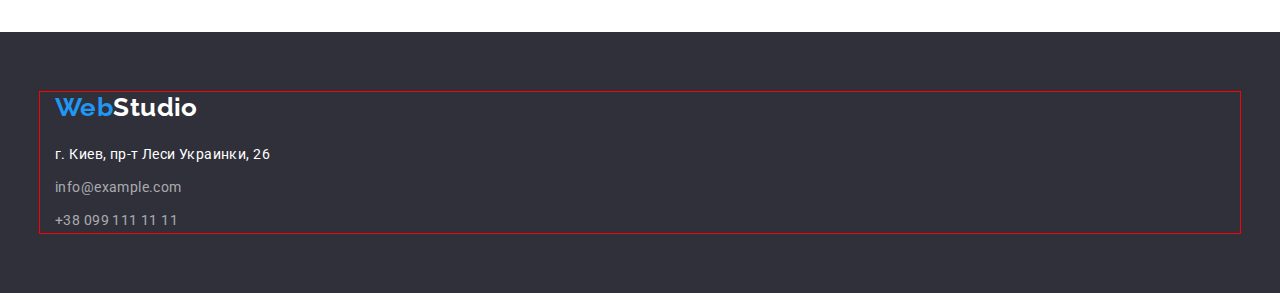
==== commit 849786e2: "made icons in header with hover" ====
--- a/portfolio.html
+++ b/portfolio.html
@@ -35,12 +35,10 @@
           >
           <ul class="header-list list">
             <li class="header-list-item">
-              <a class="header-link" href="./index.html">Студия</a>
+              <a class="header-link current" href="./index.html">Студия</a>
             </li>
             <li class="header-list-item">
-              <a class="header-link current" href="./portfolio.html"
-                >Портфолио</a
-              >
+              <a class="header-link" href="./portfolio.html">Портфолио</a>
             </li>
             <li class="header-list-item">
               <a class="header-link" href="#Контакты">Контакты</a>
@@ -50,30 +48,30 @@
         <div class="header-contacts">
           <ul class="header-address-list list">
             <li class="header-address-item head-email">
-              <svg
-                class="header-contacts-icon icon-envelope"
-                width="16"
-                height="12"
-              >
-                <use href="./images/icons.svg#icon-envelope"></use>
-              </svg>
               <a
                 class="header-contacts-item header-contacts-email"
                 href="mailto:info@devstudio.com"
+              >
+                <svg
+                  class="header-contacts-icon icon-envelope"
+                  width="16"
+                  height="12"
+                >
+                  <use href="./images/icons.svg#icon-envelope"></use></svg
                 >info@devstudio.com</a
               >
             </li>
             <li class="header-address-item head-smartphone">
-              <svg
-                class="header-contacts-icon icon-smartphone"
-                width="16"
-                height="12"
-              >
-                <use href="./images/icons.svg#icon-smartphone"></use>
-              </svg>
               <a
                 class="header-contacts-item header-contacts-tel"
                 href="tel:+380961111111"
+              >
+                <svg
+                  class="header-contacts-icon icon-smartphone"
+                  width="16"
+                  height="12"
+                >
+                  <use href="./images/icons.svg#icon-smartphone"></use></svg
                 >+38 096 111 11 11</a
               >
             </li>
--- a/css/styles.css
+++ b/css/styles.css
@@ -29,7 +29,7 @@
     --accent-bg-cl: #2196F3;
     --border-card-cl: #EEEEEE;
     --border-header-cl: #ECECEC;
-    --border-clients-cl: AFB1B8;
+    --border-clients-cl: #AFB1B8;
     --hero-bg-cl: C4C4C4;
     
     /* others */
@@ -123,10 +123,21 @@
     list-style: none;
 }
 
-.header-address-item .header-contacts-item:hover,
-.header-address-item .header-contacts-item:focus {
-color: var(--accent-cl);
-}
+.header-contacts-item:hover .icon-envelope,
+.header-contacts-item:focus .icon-envelope {
+    fill: var(--accent-cl);
+}
+
+.header-contacts-item:hover,
+.header-contacts-item:focus {
+    color: var(--accent-cl);
+}
+
+.header-contacts-item {
+    display: flex;
+    align-items: center;
+}
+
 
 .list {
     display: flex;
@@ -398,14 +409,24 @@
     justify-content: center;
     height: 44px;
     width: 44px;
+    fill: var(--border-clients-cl);
     background-color: var(--main-bg-cl);
     border-radius: 50%;
-    margin-bottom: 30px;
 }
 
 .team-smi-link:hover .team-smi-icon,
 .team-smi-link:focus .team-smi-icon {
-    fill: var(--accent-cl);
+    fill: var(--add_white_cl);
+    background-color: var(--accent-bg-cl);
+} 
+
+.team-smi-link:hover,
+.team-smi-link:focus {
+    background-color: var(--accent-bg-cl);
+}
+
+.social-media-item {
+    margin-bottom: 30px;
 }
 
 /* CLIENTS */
@@ -429,20 +450,20 @@
     justify-content: center;
     }
     
-/* .clients-list {
-    display: flex;
-}
-
-.clients-link {
+.clients-list {
+    display: flex;
+}
+
+.clients-list {
     display: flex;
     width: 170px;
     height: 92px;
-    border: 1px solid AFB1B8;
+    border: 5px solid AFB1B8;
     border-radius: 4px;
     align-items: center;
     justify-content: center;
     cursor: pointer;
-} */
+} 
 
 
 /* FOOTER*/
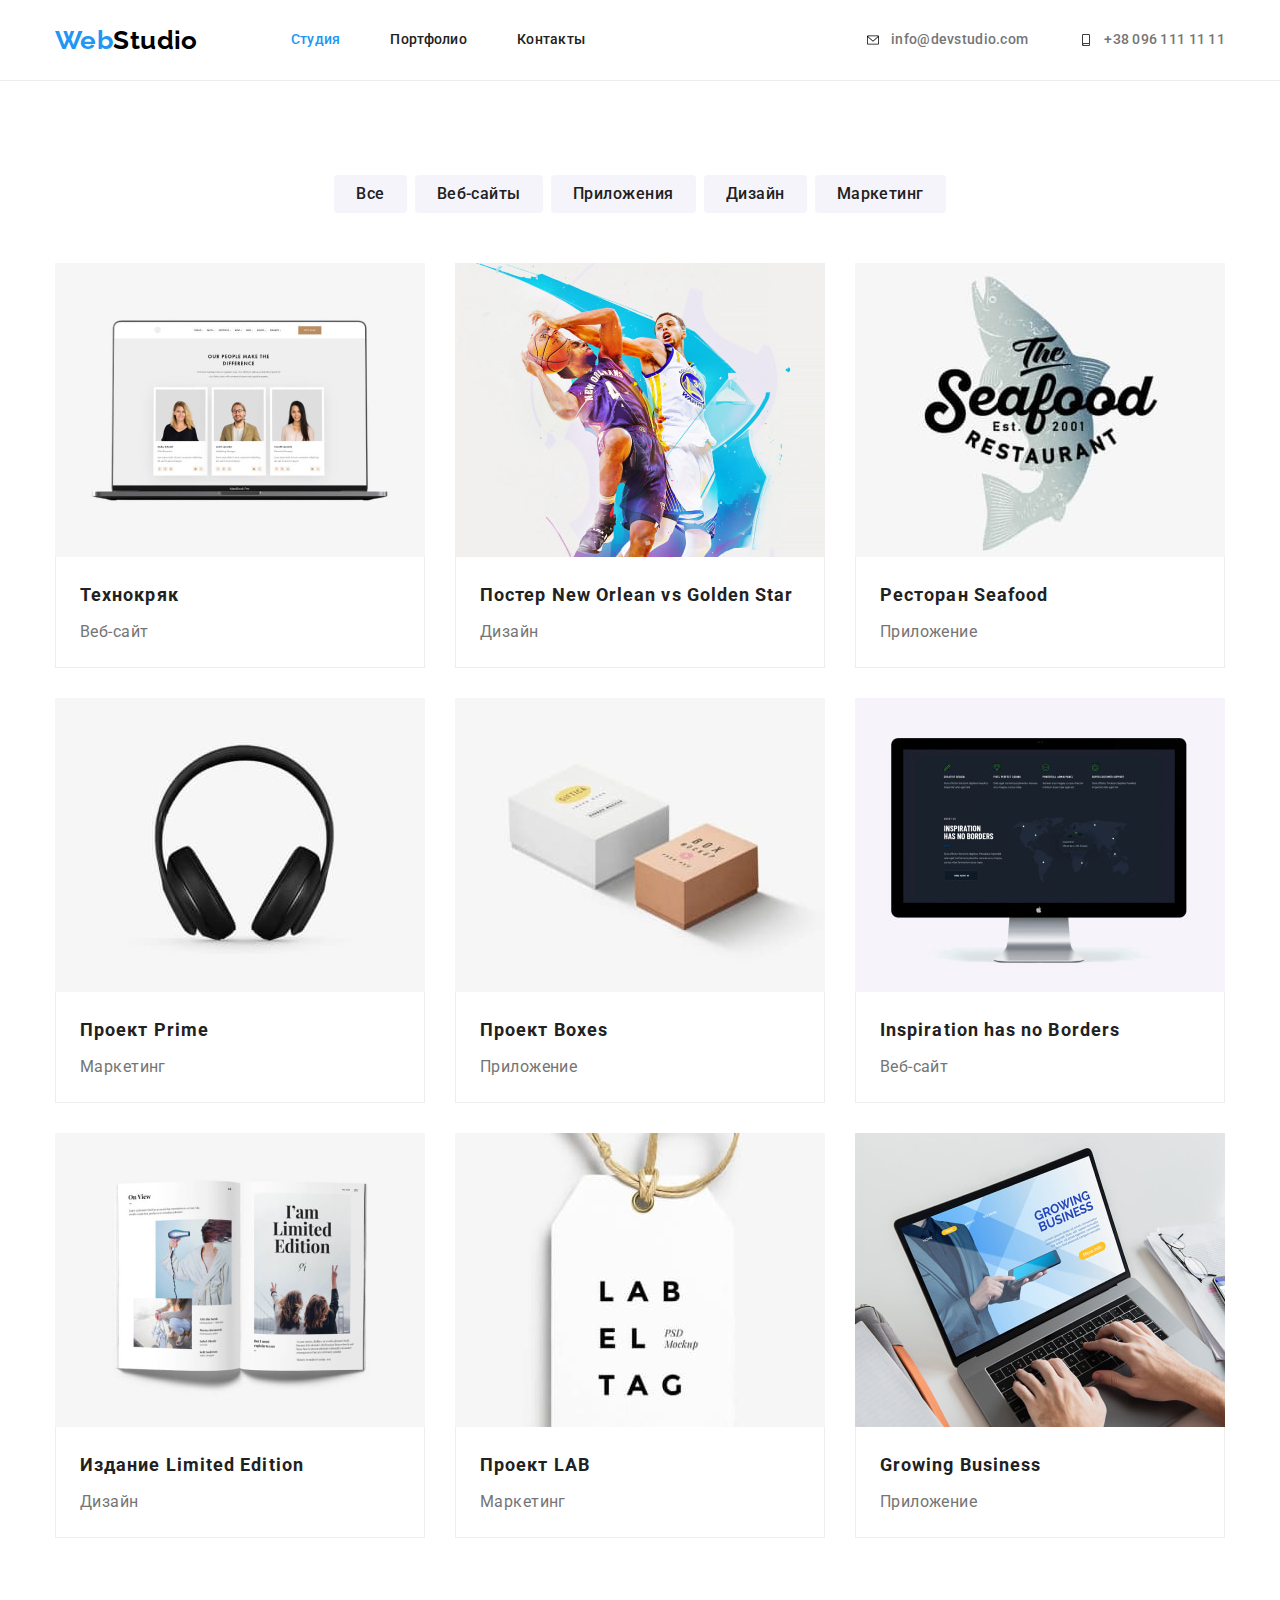
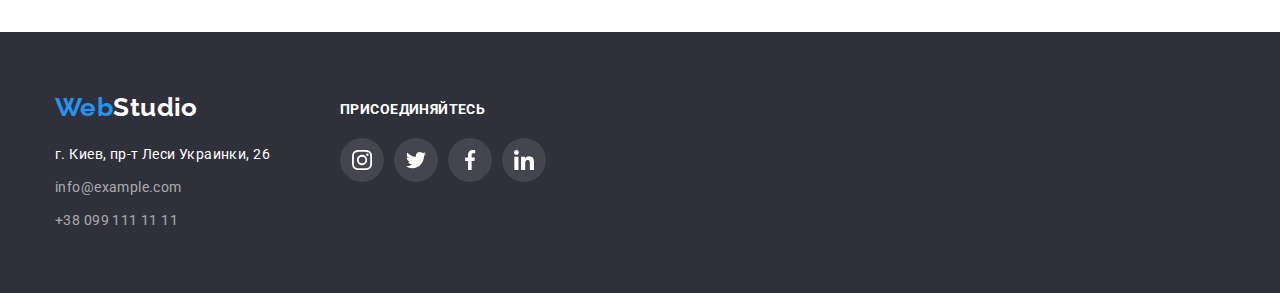
==== commit 5e4d8d8d: "project before check made footer" ====
--- a/portfolio.html
+++ b/portfolio.html
@@ -250,33 +250,93 @@
 
     <!--footer-->
     <footer class="footer">
-      <div class="container">
-        <a class="footer-logo" href="#"
-          >Web<span class="footer-span">Studio</span></a
-        >
-        <address class="address">
-          <ul class="address-list">
-            <li class="address-list-items">
-              <a
-                class="address-items address-link"
-                href="https://goo.gl/maps/NhLZnFFBdDEXiQXY7"
-                >г. Киев, пр-т Леси Украинки, 26</a
-              >
-            </li>
-            <li class="address-list-items">
-              <a
-                class="address-items address-email"
-                href="mailto:info@example.com"
-                >info@example.com</a
-              >
-            </li>
-            <li class="address-list-items">
-              <a class="address-items address-tel" href="tel:+380991111111"
-                >+38 099 111 11 11</a
-              >
-            </li>
-          </ul>
-        </address>
+      <div class="container footer-container">
+        <div class="footer-logo-address">
+          <a class="footer-logo" href="#"
+            >Web<span class="footer-span">Studio</span></a
+          >
+          <address class="address">
+            <ul class="address-list">
+              <li class="address-list-items">
+                <a
+                  class="address-items address-link"
+                  href="https://goo.gl/maps/NhLZnFFBdDEXiQXY7"
+                  >г. Киев, пр-т Леси Украинки, 26</a
+                >
+              </li>
+              <li class="address-list-items">
+                <a
+                  class="address-items address-email"
+                  href="mailto:info@example.com"
+                  >info@example.com</a
+                >
+              </li>
+              <li class="address-list-items">
+                <a class="address-items address-tel" href="tel:+380991111111"
+                  >+38 099 111 11 11</a
+                >
+              </li>
+            </ul>
+          </address>
+        </div>
+        <!-- footer-smi-box -->
+        <div class="footer-smi-box">
+          <h3 class="footer-smi-title">Присоединяйтесь</h3>
+          <ul class="footer-smi-list list">
+            <li class="footer-smi-item">
+              <a
+                class="footer-smi-link link"
+                href=""
+                target="_blank"
+                rel="noopener noreferrer"
+                aria-label="instagram"
+              >
+                <svg class="footer-smi-icon" width="20" height="20">
+                  <use href="./images/icons.svg#icon-instagram"></use>
+                </svg>
+              </a>
+            </li>
+            <li class="footer-smi-item">
+              <a
+                class="footer-smi-link link"
+                href=""
+                target="_blank"
+                rel="noopener noreferrer"
+                aria-label="twitter"
+              >
+                <svg class="footer-smi-icon" width="20" height="20">
+                  <use href="./images/icons.svg#icon-twitter"></use>
+                </svg>
+              </a>
+            </li>
+            <li class="footer-smi-item">
+              <a
+                class="footer-smi-link link"
+                href=""
+                target="_blank"
+                rel="noopener noreferrer"
+                aria-label="facebook"
+              >
+                <svg class="footer-smi-icon" width="20" height="20">
+                  <use href="./images/icons.svg#icon-facebook"></use>
+                </svg>
+              </a>
+            </li>
+            <li class="footer-smi-item">
+              <a
+                class="footer-smi-link link"
+                href=""
+                target="_blank"
+                rel="noopener noreferrer"
+                aria-label="linkedin"
+              >
+                <svg class="footer-smi-icon" width="20" height="20">
+                  <use href="./images/icons.svg#icon-linkedin"></use>
+                </svg>
+              </a>
+            </li>
+          </ul>
+        </div>
       </div>
     </footer>
   </body>
--- a/css/styles.css
+++ b/css/styles.css
@@ -71,7 +71,6 @@
     margin: calc(var(--indent) / 2);
 }
 
-
 /* HEADER */
 .header-nav .header-link.current {
 color: var(--accent-cl);
@@ -431,12 +430,7 @@
 
 /* CLIENTS */
 .clients {
-    outline: 1px solid green;
     background: var(--main-bg-cl);
-}
-
-.container {
-    outline: 1px solid red;
 }
 
     .clients-title {
@@ -450,21 +444,40 @@
     justify-content: center;
     }
     
-.clients-list {
-    display: flex;
-}
-
-.clients-list {
+.clients-list-container {
+    display: flex;
+}
+
+.clients-link {
     display: flex;
     width: 170px;
     height: 92px;
-    border: 5px solid AFB1B8;
+    align-items: center;
+    justify-content: center;
+    cursor: pointer;
+    border: 1px solid var(--border-clients-cl);
     border-radius: 4px;
-    align-items: center;
-    justify-content: center;
-    cursor: pointer;
 } 
 
+.clients-icon {
+    fill: var(--border-clients-cl);
+}
+
+.clients-list {
+    --items: 6;
+    --indent: 30px;
+}
+
+.clients-link:hover .clients-icon,
+.clients-link:focus .clients-icon {
+    fill: var(--accent-bg-cl);
+
+} 
+
+.clients-link:hover,
+.clients-link:focus {
+    border-color: var(--accent-bg-cl);
+}
 
 /* FOOTER*/
 .footer-logo {
@@ -519,6 +532,59 @@
 
 .address-list-items {
     list-style: none;
+}
+ /* footer smi */
+.footer-container {
+    display: flex;
+}
+
+.footer-smi-box {
+    margin-left: 70px;
+    align-items: baseline;
+    width: 206px;
+    height: 80px;
+    margin-top: 6px;
+}
+
+.footer-smi-title {
+    display: inline-block;
+    font-weight: 700;
+    font-size: 14px;
+    line-height: 1.14;
+    text-transform: uppercase;
+    color: var(--add_white_cl);
+    margin-bottom: 20px;
+}
+
+.footer-smi-list {
+    display: flex;
+    justify-content: center;
+}
+
+.footer-smi-item:not(:last-child) {
+    margin-right: 10px;
+}
+
+.footer-smi-link {
+    display: flex;
+    align-items: center;
+    justify-content: center;
+    height: 44px;
+    width: 44px;
+    fill: var(--add_white_cl);
+    background: rgba(255, 255, 255, 0.1);;
+    border-radius: 50%;
+} 
+
+.footer-smi-link:hover .footer-smi-icon,
+.footer-smi-link:focus .footer-smi-icon {
+    fill: var(--add_white_cl);
+    background-color: var(--accent-bg-cl);
+}
+
+.footer-smi-link:hover,
+.footer-smi-link:focus {
+    background-color: var(--accent-bg-cl);
 }
 
 /* PORTFOLIO */
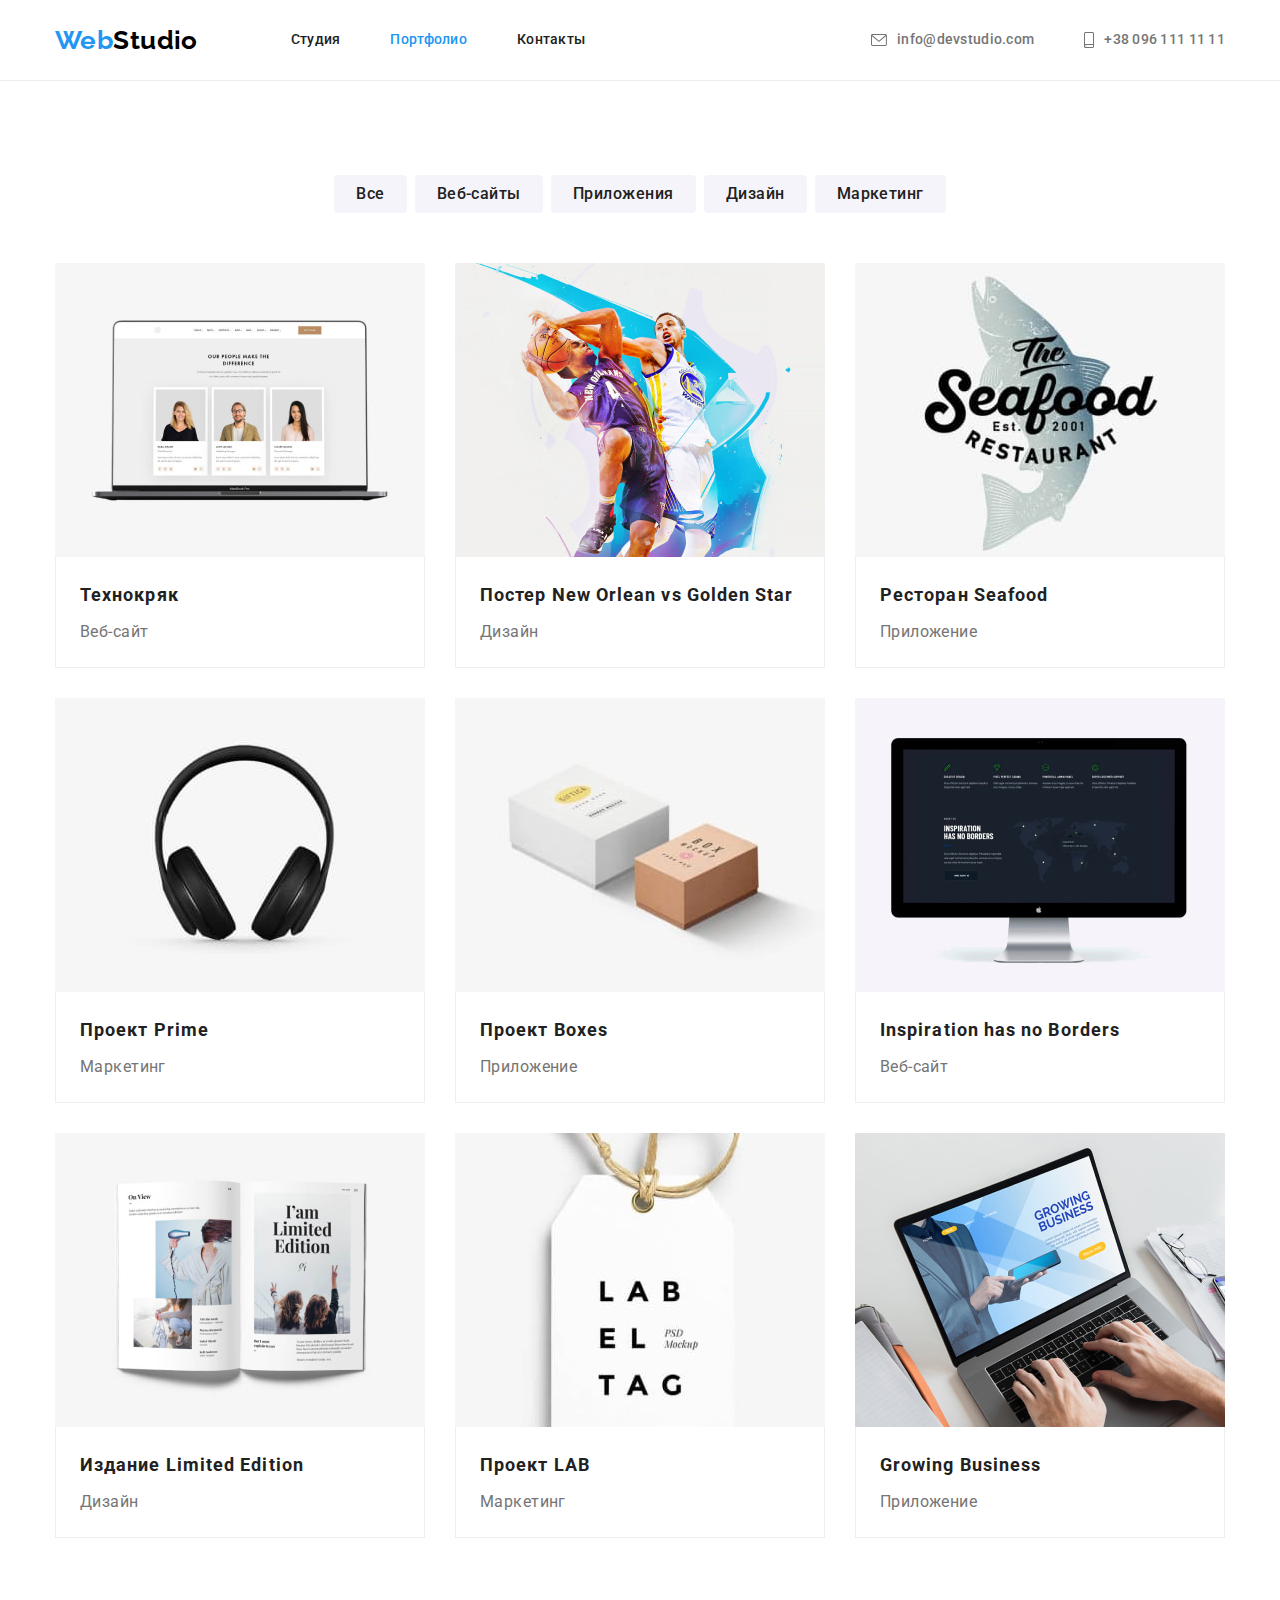
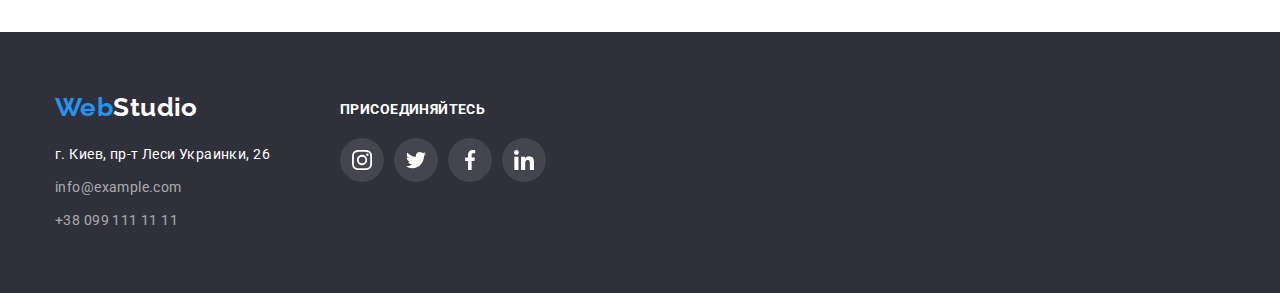
==== commit 4a7078bc: "fixed 3 deleted max-width and copy header" ====
--- a/portfolio.html
+++ b/portfolio.html
@@ -35,10 +35,12 @@
           >
           <ul class="header-list list">
             <li class="header-list-item">
-              <a class="header-link current" href="./index.html">Студия</a>
+              <a class="header-link" href="./index.html">Студия</a>
             </li>
             <li class="header-list-item">
-              <a class="header-link" href="./portfolio.html">Портфолио</a>
+              <a class="header-link current" href="./portfolio.html"
+                >Портфолио</a
+              >
             </li>
             <li class="header-list-item">
               <a class="header-link" href="#Контакты">Контакты</a>
@@ -68,8 +70,8 @@
               >
                 <svg
                   class="header-contacts-icon icon-smartphone"
-                  width="16"
-                  height="12"
+                  width="10"
+                  height="16"
                 >
                   <use href="./images/icons.svg#icon-smartphone"></use></svg
                 >+38 096 111 11 11</a
--- a/css/styles.css
+++ b/css/styles.css
@@ -114,12 +114,19 @@
 }
 
 .header-contacts a {
-    color: var(--main-cl); 
+    color: var(--main-cl);
     font-weight: 500;
     line-height: 1.14px;
     letter-spacing: 0.02em;
     text-decoration: none;
     list-style: none;
+}
+
+/* fixed 1 size of icons in header by changes in sprite */
+/* fixed color of icons in header */
+
+.header-contacts-icon {
+    fill: var(--main-cl);
 }
 
 .header-contacts-item:hover .icon-envelope,
@@ -393,9 +400,11 @@
 text-decoration: none;
 } 
 
+/* fixed 2 changed margin-bottom from items to list */
 .social-media {
     display: flex;
     justify-content: center;
+    margin-bottom: 30px;
 }
 
 .social-media-item:not(:last-child) {
@@ -422,10 +431,6 @@
 .team-smi-link:hover,
 .team-smi-link:focus {
     background-color: var(--accent-bg-cl);
-}
-
-.social-media-item {
-    margin-bottom: 30px;
 }
 
 /* CLIENTS */
@@ -716,15 +721,14 @@
 }
 
 /* SECTIONS */
+/* fixed 3 deleted max-width in section */
 .section {
     padding-top: 94px;
     padding-bottom: 94px;
-    max-width: 1600px;
     margin-right: auto;
     margin-left: auto;
 }
 
-/* changed for correct padding of service */
 .service {
     padding-top: 0;
 }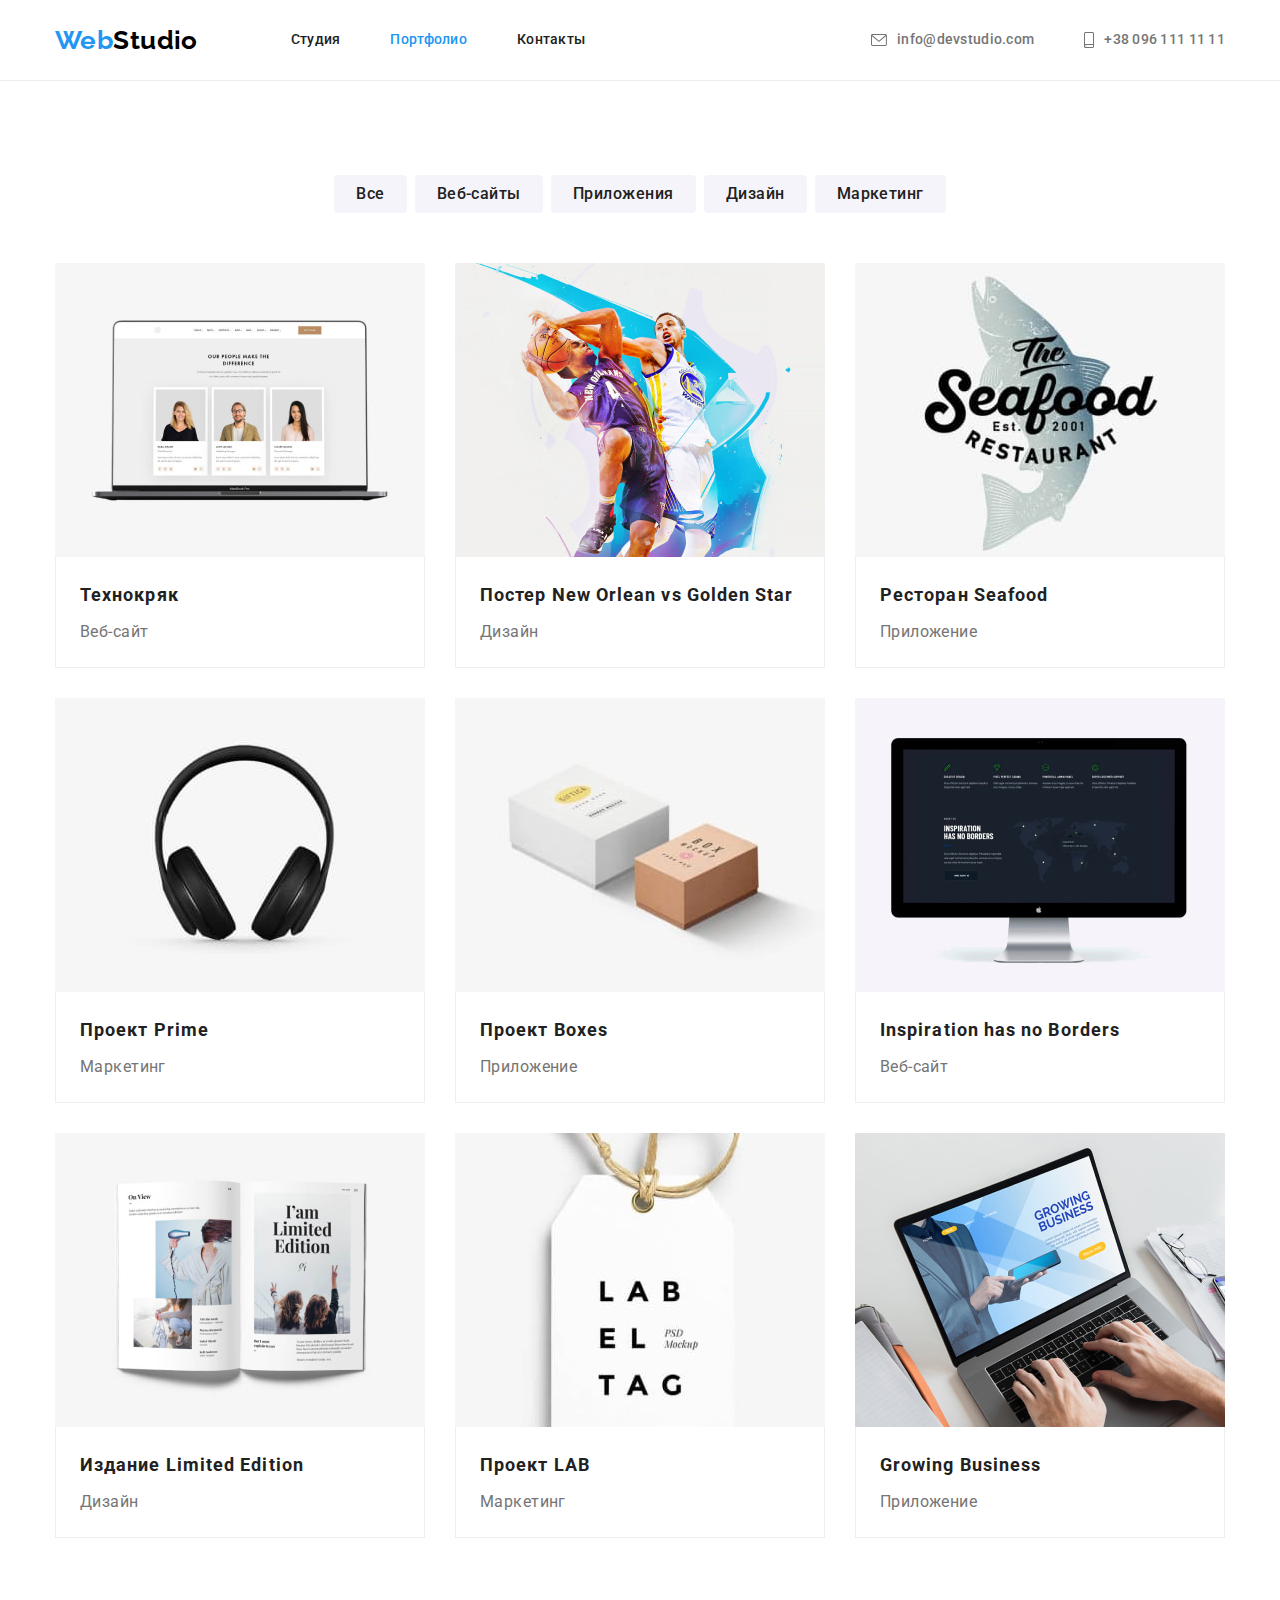
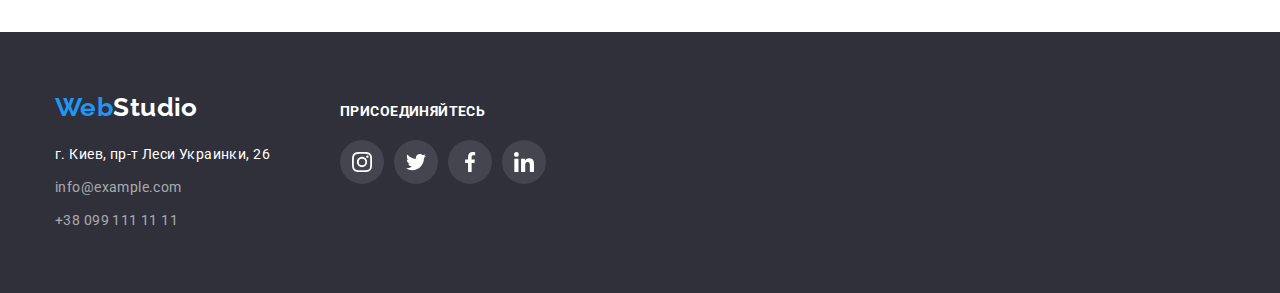
==== commit 7cf2e574: "finish variant including hover to links in portfol" ====
--- a/portfolio.html
+++ b/portfolio.html
@@ -283,7 +283,7 @@
         </div>
         <!-- footer-smi-box -->
         <div class="footer-smi-box">
-          <h3 class="footer-smi-title">Присоединяйтесь</h3>
+          <strong class="footer-smi-title">Присоединяйтесь</strong>
           <ul class="footer-smi-list list">
             <li class="footer-smi-item">
               <a
--- a/css/styles.css
+++ b/css/styles.css
@@ -178,7 +178,6 @@
 
 .header {
     border-bottom: 1px solid var(--border-header-cl);
-    max-width: 1600px;
     margin-left: auto;
     margin-right: auto;
 }
@@ -435,15 +434,14 @@
 
 /* CLIENTS */
 .clients {
-    background: var(--main-bg-cl);
-}
-
+    background-color: var(--main-bg-cl);
+}
+/* fixed 4 deleted margin */
     .clients-title {
     font-weight: 700;
     font-size: 36px;
     line-height: 1.17;
     color: var(--second-cl);
-    margin-top: 0;
     margin-bottom: 50px;
     display: flex;
     justify-content: center;
@@ -468,7 +466,8 @@
     fill: var(--border-clients-cl);
 }
 
-.clients-list {
+/* fixed 5 corrected formula */
+.clients-list-container {
     --items: 6;
     --indent: 30px;
 }
@@ -522,7 +521,6 @@
     padding-bottom: 60px;
     margin-left: auto;
     margin-right: auto;
-    max-width: 1600px;
 }
 
 /* footer flexbox*/
@@ -539,16 +537,16 @@
     list-style: none;
 }
  /* footer smi */
+ /* fixed 9 added baseline to footer */
 .footer-container {
     display: flex;
-}
-
+    align-items: baseline;
+}
+
+/* fixed 7,8 deleted over */
 .footer-smi-box {
     margin-left: 70px;
-    align-items: baseline;
     width: 206px;
-    height: 80px;
-    margin-top: 6px;
 }
 
 .footer-smi-title {
@@ -661,8 +659,8 @@
     --indent: 30px;
 }
 
-.portfolio-list-item:hover,
-.portfolio-list-item:focus {
+.portfolio-link:hover,
+.portfolio-link:focus {
 box-shadow: 0px 1px 1px rgba(0, 0, 0, 0.12), 0px 4px 4px rgba(0, 0, 0, 0.06), 1px 4px 6px rgba(0, 0, 0, 0.16);
 }
 
@@ -675,6 +673,7 @@
 
 .portfolio-link {
     text-decoration: none;
+    display: block;
 }
 
 /* FLEXBOX */
